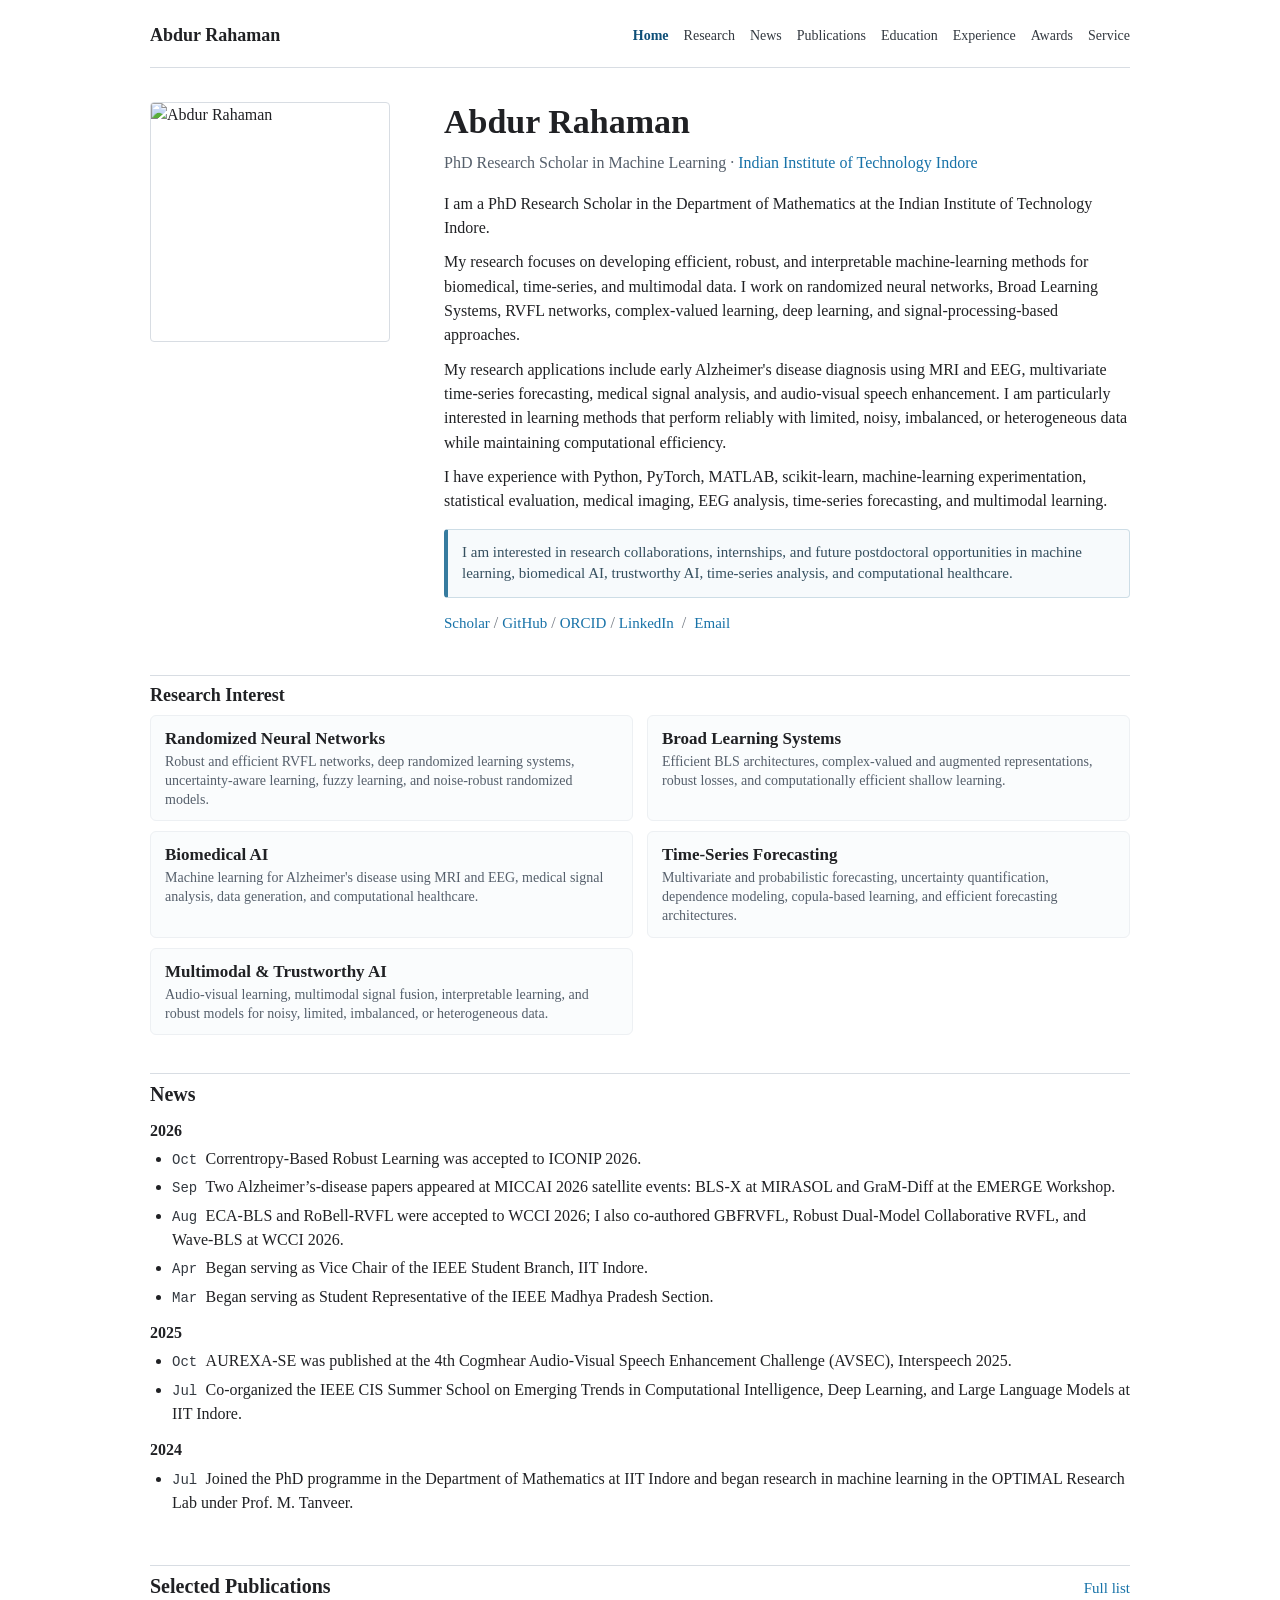
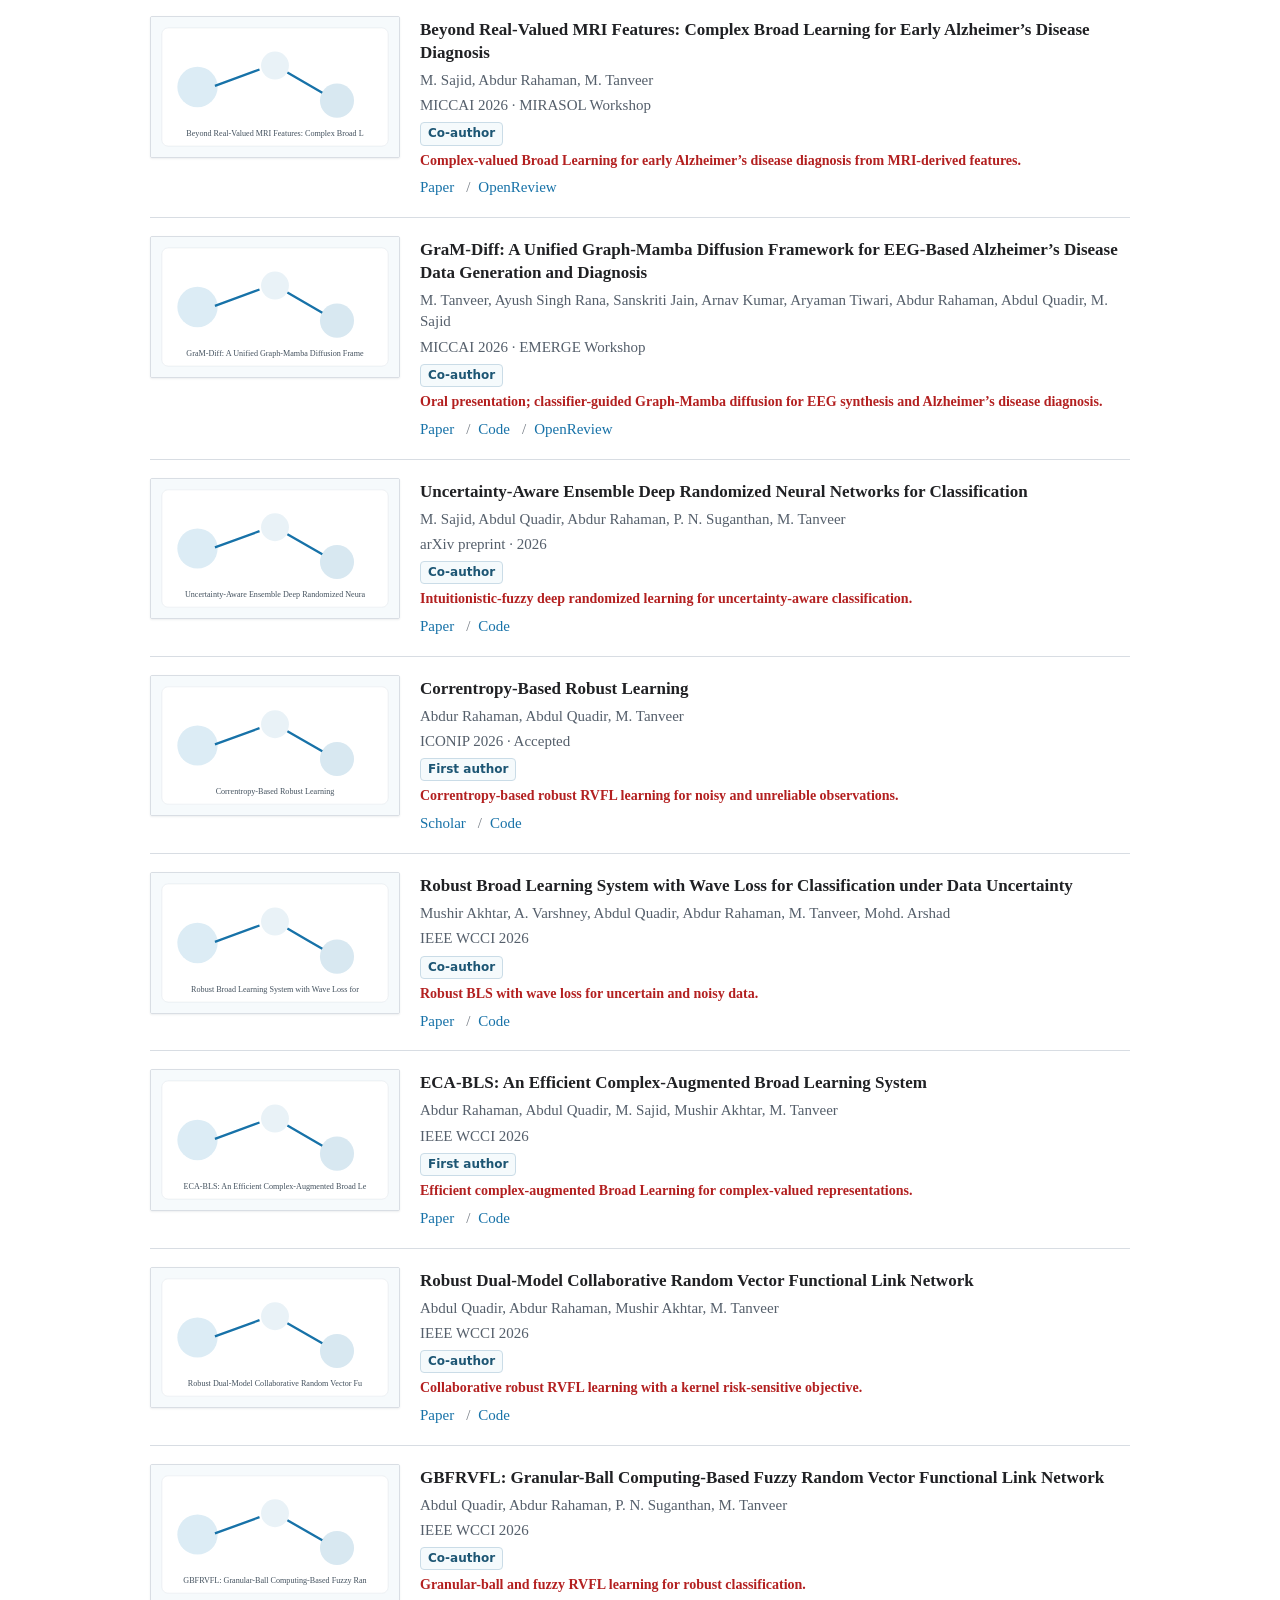
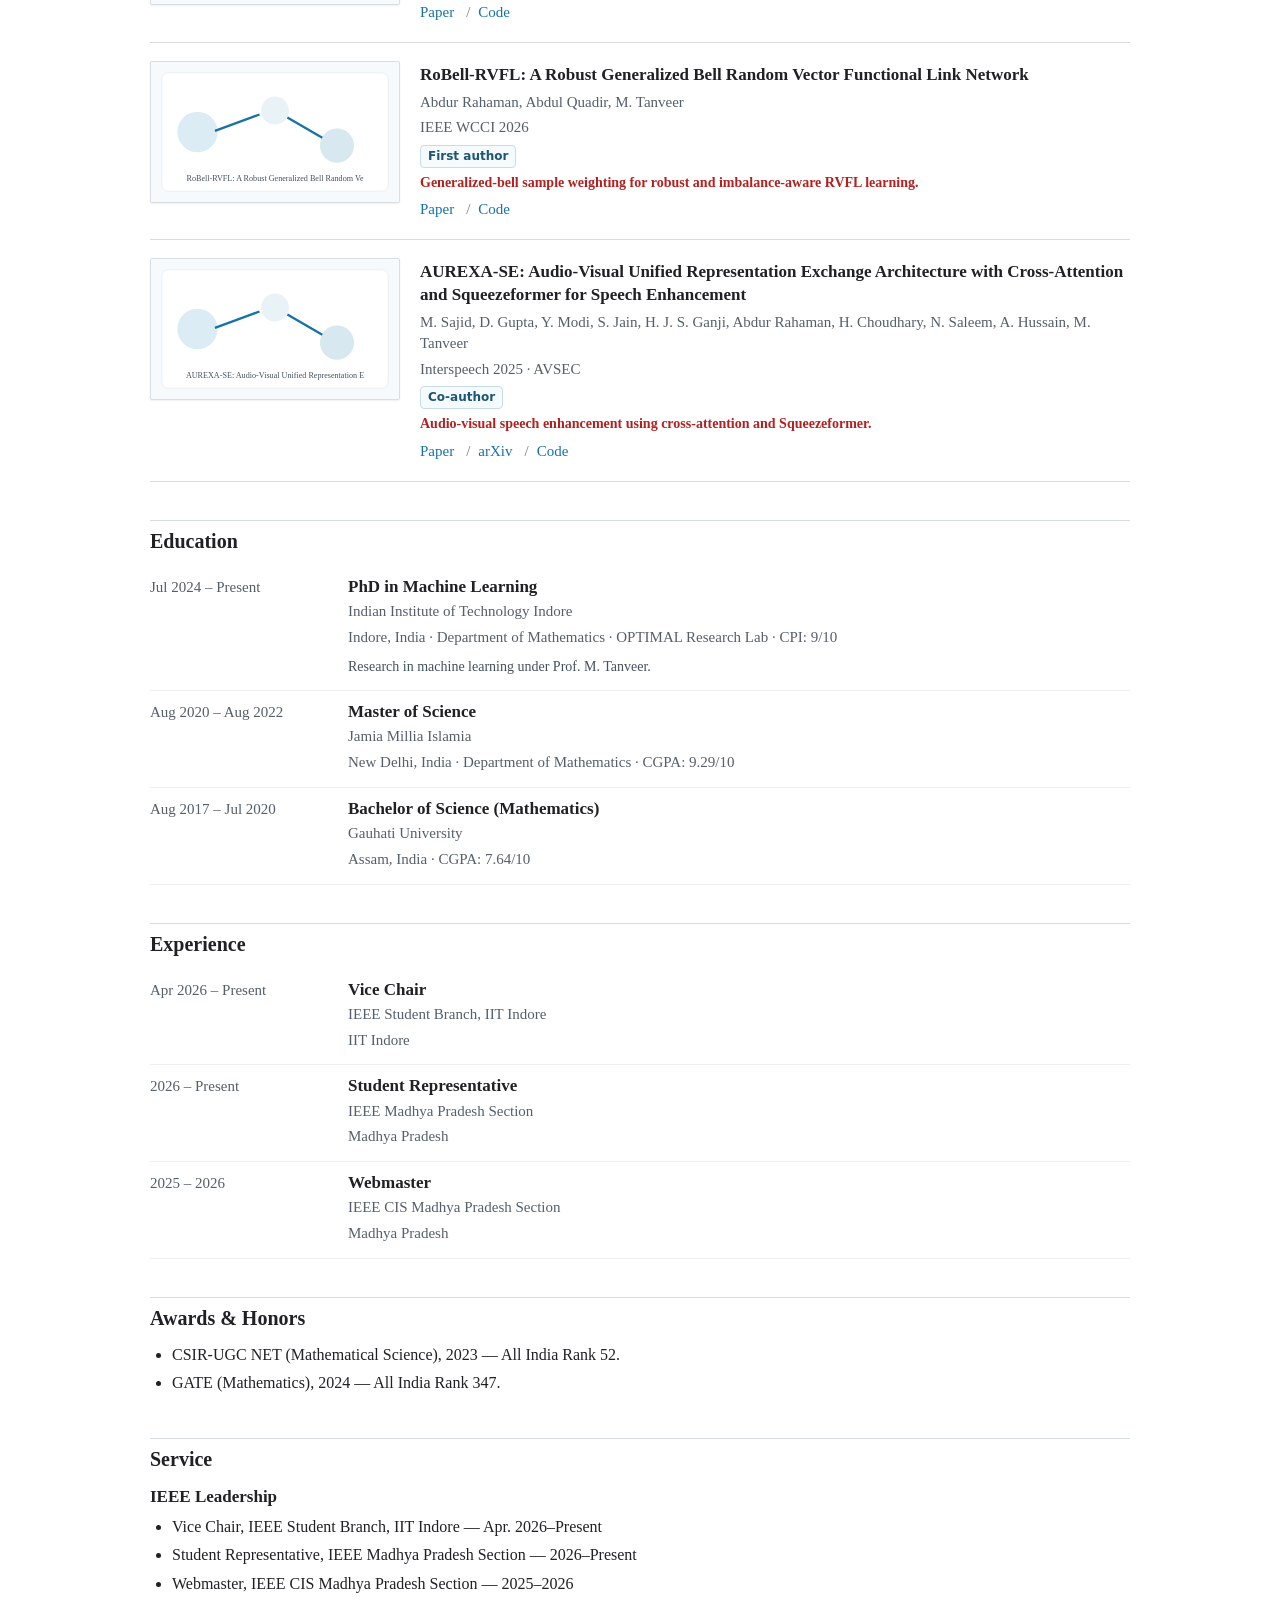
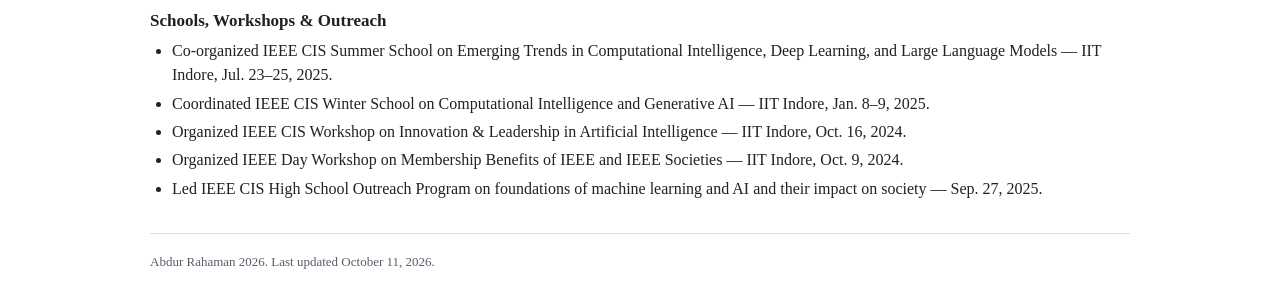
==== index.html @ 69610827 "Refresh website assets after awards update" ====
<!doctype html>
<html lang="en">
<head>
<meta charset="utf-8">
<meta name="viewport" content="width=device-width, initial-scale=1">
<title>Abdur Rahaman</title>
<meta name="description" content="Academic homepage of Abdur Rahaman, PhD Research Scholar at IIT Indore.">
<link rel="stylesheet" href="styles.css?v=20261011-2">
</head>
<body>
<a class="skip-link" href="#main">Skip to content</a>
<header class="site-header"><a id="site-name" class="site-name" href="#Home">Abdur Rahaman</a><nav class="nav-list" aria-label="Section navigation"><a href="#Home">Home</a><a href="#research">Research</a><a href="#news">News</a><a href="#publications">Publications</a><a href="#education">Education</a><a href="#experience">Experience</a><a href="#awards">Awards</a><a href="#service">Service</a></nav></header>
<main id="main" class="content">
<section id="Home" class="home-section"><img id="profile-avatar" class="avatar" src="https://avatars.githubusercontent.com/u/186547695?v=4" alt="Abdur Rahaman"><div class="home-copy"><h1 id="profile-name">Abdur Rahaman</h1><p class="profile-line"><span id="profile-title"></span><span class="line-separator"> · </span><span id="profile-affiliation"></span></p><div id="about-content" class="prose"></div><p id="collaboration-note" class="collaboration-line"></p><div class="profile-links" aria-label="Profile and contact links"><span id="profile-links"></span><span class="slash-separator">/</span><a id="profile-email" class="email-link" href="#"></a><span id="wechat-contact" hidden></span></div></div></section>
<section id="research" class="section research-section"><h2>Research Interest</h2><div id="research-content" class="research-list"></div></section>
<section id="news" class="section"><h2>News</h2><div id="news-content" class="timeline"></div></section>
<section id="publications" class="section"><div class="section-heading-row"><h2>Selected Publications</h2><a id="scholar-link" class="subtle-link" href="#" target="_blank" rel="noreferrer">Full list</a></div><div id="selected-publications" class="publication-list"></div><details id="more-publications" class="publications-archive"><summary class="publications-toggle"><span id="more-publications-label">Show more publications</span><span class="news-toggle-arrow" aria-hidden="true">↓</span></summary><h3 class="subsection-title">Other Publications</h3><div id="other-publications" class="compact-publications"></div></details></section>
<section id="education" class="section"><h2>Education</h2><div id="education-content" class="entry-list"></div></section>
<section id="experience" class="section"><h2>Experience</h2><div id="experience-content" class="entry-list"></div></section>
<section id="awards" class="section"><h2>Awards & Honors</h2><ul id="awards-content" class="simple-list"></ul></section>
<section id="service" class="section"><h2>Service</h2><div id="service-content" class="prose"></div></section>
</main>
<footer class="site-footer"><p class="footer-meta"><span id="footer-name">Abdur Rahaman</span> <span id="footer-year"></span>. Last updated <span id="footer-updated">October 2026</span>.</p></footer>
<script src="data/content.js?v=20261011-2"></script><script src="script.js?v=20261011-2"></script>
</body></html>
---- styles.css ----
:root {
  --bg: #ffffff;
  --text: #202124;
  --muted: #555f6b;
  --soft: #747b84;
  --line: #d8dde3;
  --line-soft: #edf0f3;
  --link: #1772a8;
  --link-hover: #0e4f78;
  --tint: #f6fafc;
  --content-width: 980px;
}
* { box-sizing: border-box; }
html { scroll-behavior: smooth; }
body { margin: 0; background: var(--bg); color: var(--text); font-family: Georgia, "Times New Roman", serif; font-size: 16px; line-height: 1.52; }
a { color: var(--link); text-decoration: none; }
a:hover { color: var(--link-hover); text-decoration: underline; }
.skip-link { position: absolute; top: -44px; left: 14px; padding: 7px 10px; background: #111; color: #fff; z-index: 10; }
.skip-link:focus { top: 12px; }
.site-header { position: sticky; top: 0; z-index: 8; display: flex; align-items: center; justify-content: space-between; gap: 22px; width: min(var(--content-width), calc(100% - 42px)); margin: 0 auto; padding: 22px 0 18px; border-bottom: 1px solid var(--line); background: rgba(255,255,255,.94); -webkit-backdrop-filter: blur(12px); backdrop-filter: blur(12px); }
.site-name { color: var(--text); font-size: 18px; font-weight: 700; white-space: nowrap; }
.nav-list { display: flex; flex-wrap: wrap; justify-content: flex-end; gap: 15px; font-size: 14px; }
.nav-list a { color: #333940; }
.nav-list a.is-active { color: var(--link-hover); font-weight: 700; }
.content,.site-footer { width: min(var(--content-width), calc(100% - 42px)); margin: 0 auto; }
.home-section { display: grid; grid-template-columns: 260px minmax(0,1fr); gap: 34px; align-items: start; padding: 34px 0 30px; scroll-margin-top: 20px; }
.avatar { display:block; width:240px; height:240px; object-fit:cover; border-radius:4px; border:1px solid var(--line); }
h1 { margin:0 0 10px; font-size:34px; line-height:1.15; }
.profile-line { margin:0 0 16px; color:var(--muted); font-size:16px; }
.prose p { margin:0 0 10px; }
.collaboration-line { margin:15px 0 12px; padding:12px 14px; border:1px solid #cddde6; border-left:4px solid #367b9f; border-radius:4px; background:#f7fafc; color:#354f5f; font-size:15px; line-height:1.45; }
.profile-links { display:flex; flex-wrap:wrap; align-items:center; margin:13px 0 0; color:var(--soft); }
.profile-links a,.email-link,.pub-links a,.subtle-link { color:var(--link); font-size:15px; }
.icon-link,.pub-links a { display:inline-flex; align-items:center; gap:4px; white-space:nowrap; }
.inline-icon { display:inline-flex; width:16px; height:16px; color:currentColor; vertical-align:-3px; }
.inline-icon svg { width:100%; height:100%; }
.slash-separator { display:inline-block; margin:0 8px; color:var(--soft); }
.section { padding:10px 0 28px; scroll-margin-top:88px; }
h2 { margin:0 0 12px; padding-top:8px; border-top:1px solid var(--line); color:var(--text); font-size:20px; line-height:1.25; }
h3 { margin:20px 0 8px; font-size:17px; line-height:1.25; }
.section-heading-row { display:flex; align-items:baseline; justify-content:space-between; gap:16px; border-top:1px solid var(--line); padding-top:8px; margin-bottom:12px; }
.section-heading-row h2 { border-top:0; padding-top:0; margin-bottom:0; }
.subtle-link { white-space:nowrap; }
.timeline { display:block; }
.year-block { margin:0 0 12px; }
.year-label { margin:6px 0 4px; font-weight:700; }
.news-list,.simple-list { margin:0; padding-left:22px; }
.news-list li,.simple-list li { margin-bottom:4px; }
.news-emphasis { color:#a3433d; font-size:.96em; font-weight:400; }
.news-emphasis a { color:inherit; }
.news-archive { max-height:0; overflow:hidden; opacity:0; transition:max-height 320ms ease, opacity 220ms ease; }
.news-archive.is-open { opacity:1; }
.news-toggle,.publications-toggle { display:inline-flex; align-items:center; gap:7px; margin:8px 0 0; padding:4px 0; border:0; border-bottom:1px solid transparent; background:transparent; color:var(--link); font:inherit; font-size:14px; cursor:pointer; }
.news-toggle:hover,.publications-toggle:hover { border-bottom-color:currentColor; color:var(--link-hover); }
.news-toggle-arrow { display:inline-block; transition:transform 220ms ease; }
.news-toggle[aria-expanded="true"] .news-toggle-arrow,.publications-archive[open] > summary .news-toggle-arrow { transform:rotate(180deg); }
.publications-toggle { margin-top:16px; list-style:none; }
.publications-toggle::-webkit-details-marker { display:none; }
.publication[id],.compact-list>li[id] { scroll-margin-top:88px; }
.date-tag { color:#333940; font-family:ui-monospace,SFMono-Regular,Menlo,Consolas,monospace; font-size:14px; }
.research-list { display:grid; grid-template-columns:repeat(2,minmax(0,1fr)); gap:10px 14px; margin-top:8px; }
.research-section h2 { font-size:18px; margin-bottom:8px; }
.research-item { min-height:82px; padding:12px 14px 11px; border:1px solid var(--line-soft); border-radius:6px; background:#fafcfd; }
.research-item h3 { margin:0 0 3px; color:var(--text); font-size:17px; line-height:1.25; }
.research-item p { margin:0; color:var(--muted); font-size:14px; line-height:1.36; }
.research-papers { display:flex; flex-wrap:wrap; gap:3px 0; margin-top:8px; font-family:ui-sans-serif,system-ui,-apple-system,BlinkMacSystemFont,"Segoe UI",sans-serif; font-size:12px; line-height:1.35; }
.research-paper-link { white-space:nowrap; }
.research-paper-link:not(:last-child)::after { content:"·"; margin:0 7px; color:#a5adb5; }
.publication-list { display:block; }
.publication { display:grid; grid-template-columns:250px minmax(0,1fr); gap:20px; padding:18px 0; border-bottom:1px solid var(--line); }
.publication:first-child { padding-top:4px; }
.pub-image { display:block; width:100%; height:auto; border:1px solid #d9dee4; border-radius:2px; background:#fff; box-shadow:0 1px 2px rgba(31,45,61,.08); }
.pub-title { margin:3px 0 5px; color:var(--text); font-size:17px; font-weight:700; line-height:1.35; }
.pub-authors,.pub-venue,.pub-note,.pub-contribution { margin:0 0 4px; color:var(--muted); font-size:15px; line-height:1.42; }
.pub-authors strong { color:var(--text); }
.pub-note { color:#b32020; font-weight:700; font-size:14px; }
.pub-contribution { display:inline-block; margin:2px 0 5px; padding:2px 7px; border:1px solid #cadce7; border-radius:4px; background:#f5fafc; color:#1d5674; font-family:ui-sans-serif,system-ui,-apple-system,BlinkMacSystemFont,"Segoe UI",sans-serif; font-size:12px; font-weight:700; }
.pub-links { display:flex; flex-wrap:wrap; gap:0; margin-top:6px; }
.pub-links a:not(:last-child)::after { content:"/"; margin:0 8px; color:var(--soft); }
.subsection-title { margin-top:24px; padding-top:8px; border-top:1px solid var(--line); }
.compact-list { margin:6px 0 0; padding-left:22px; }
.compact-list li { margin-bottom:8px; font-size:14px; line-height:1.42; }
.compact-publication { display:grid; grid-template-columns:150px minmax(0,1fr); gap:14px; align-items:start; margin:10px 0 12px; }
.compact-image { display:block; width:100%; height:auto; border:1px solid #d9dee4; border-radius:2px; background:#fff; box-shadow:0 1px 2px rgba(31,45,61,.08); }
.compact-title { display:inline; font-weight:400; }
.compact-meta { display:inline; color:var(--muted); font-size:13px; }
.compact-title + .compact-meta::before { content:". "; }
.compact-links { display:inline; margin-left:6px; font-size:13px; }
.compact-links a:not(:last-child)::after { content:"/"; margin:0 8px; color:var(--soft); }
.entry-list { display:block; }
.entry { display:grid; grid-template-columns:180px minmax(0,1fr); gap:18px; padding:10px 0; border-bottom:1px solid #eef1f4; }
.entry-main { display:grid; grid-template-columns:78px minmax(0,1fr); gap:16px; align-items:start; }
.entry-copy { min-width:0; }
.entry-period { color:var(--muted); font-size:15px; }
.entry h3 { margin:0 0 3px; font-size:17px; }
.entry p { margin:0 0 3px; color:var(--muted); font-size:15px; }
.entry .entry-summary { margin-top:7px; color:#43515e; font-size:14px; }
#service-content h3 { margin-top:14px; }
.site-footer { padding:18px 0 36px; border-top:1px solid var(--line); color:var(--muted); font-size:13px; }
.footer-meta { margin:0; }
@media (max-width:760px) {
.site-header { align-items:flex-start; flex-direction:column; gap:10px; padding-top:14px; padding-bottom:10px; }
.nav-list { width:100%; flex-wrap:nowrap; justify-content:flex-start; gap:14px; overflow-x:auto; padding-bottom:4px; scrollbar-width:none; }
.nav-list::-webkit-scrollbar { display:none; }
.home-section { grid-template-columns:1fr; gap:18px; }
.avatar { width:190px; height:190px; }
.research-item,.publication,.compact-publication,.entry { grid-template-columns:1fr; }
.research-list { grid-template-columns:1fr; }
.publication { gap:10px; }
.pub-image { max-width:360px; }
.compact-image { max-width:300px; }
}
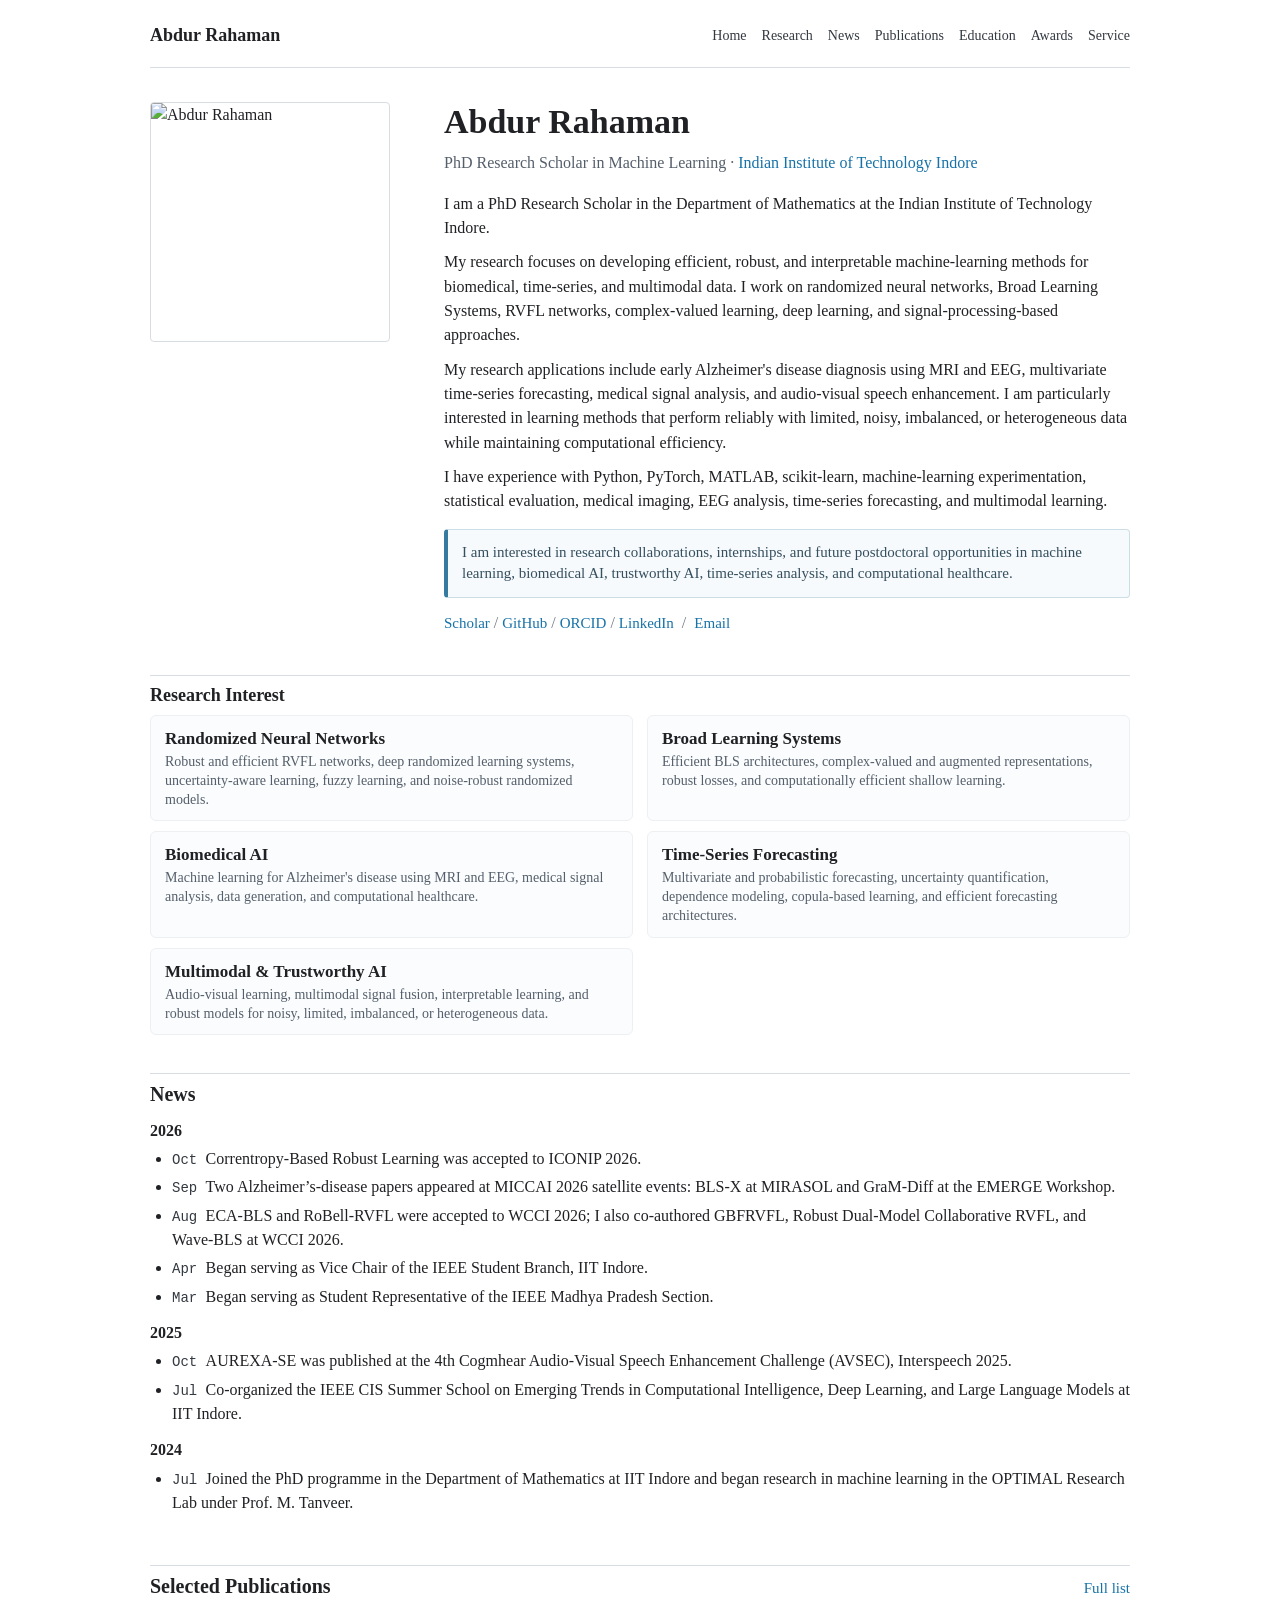
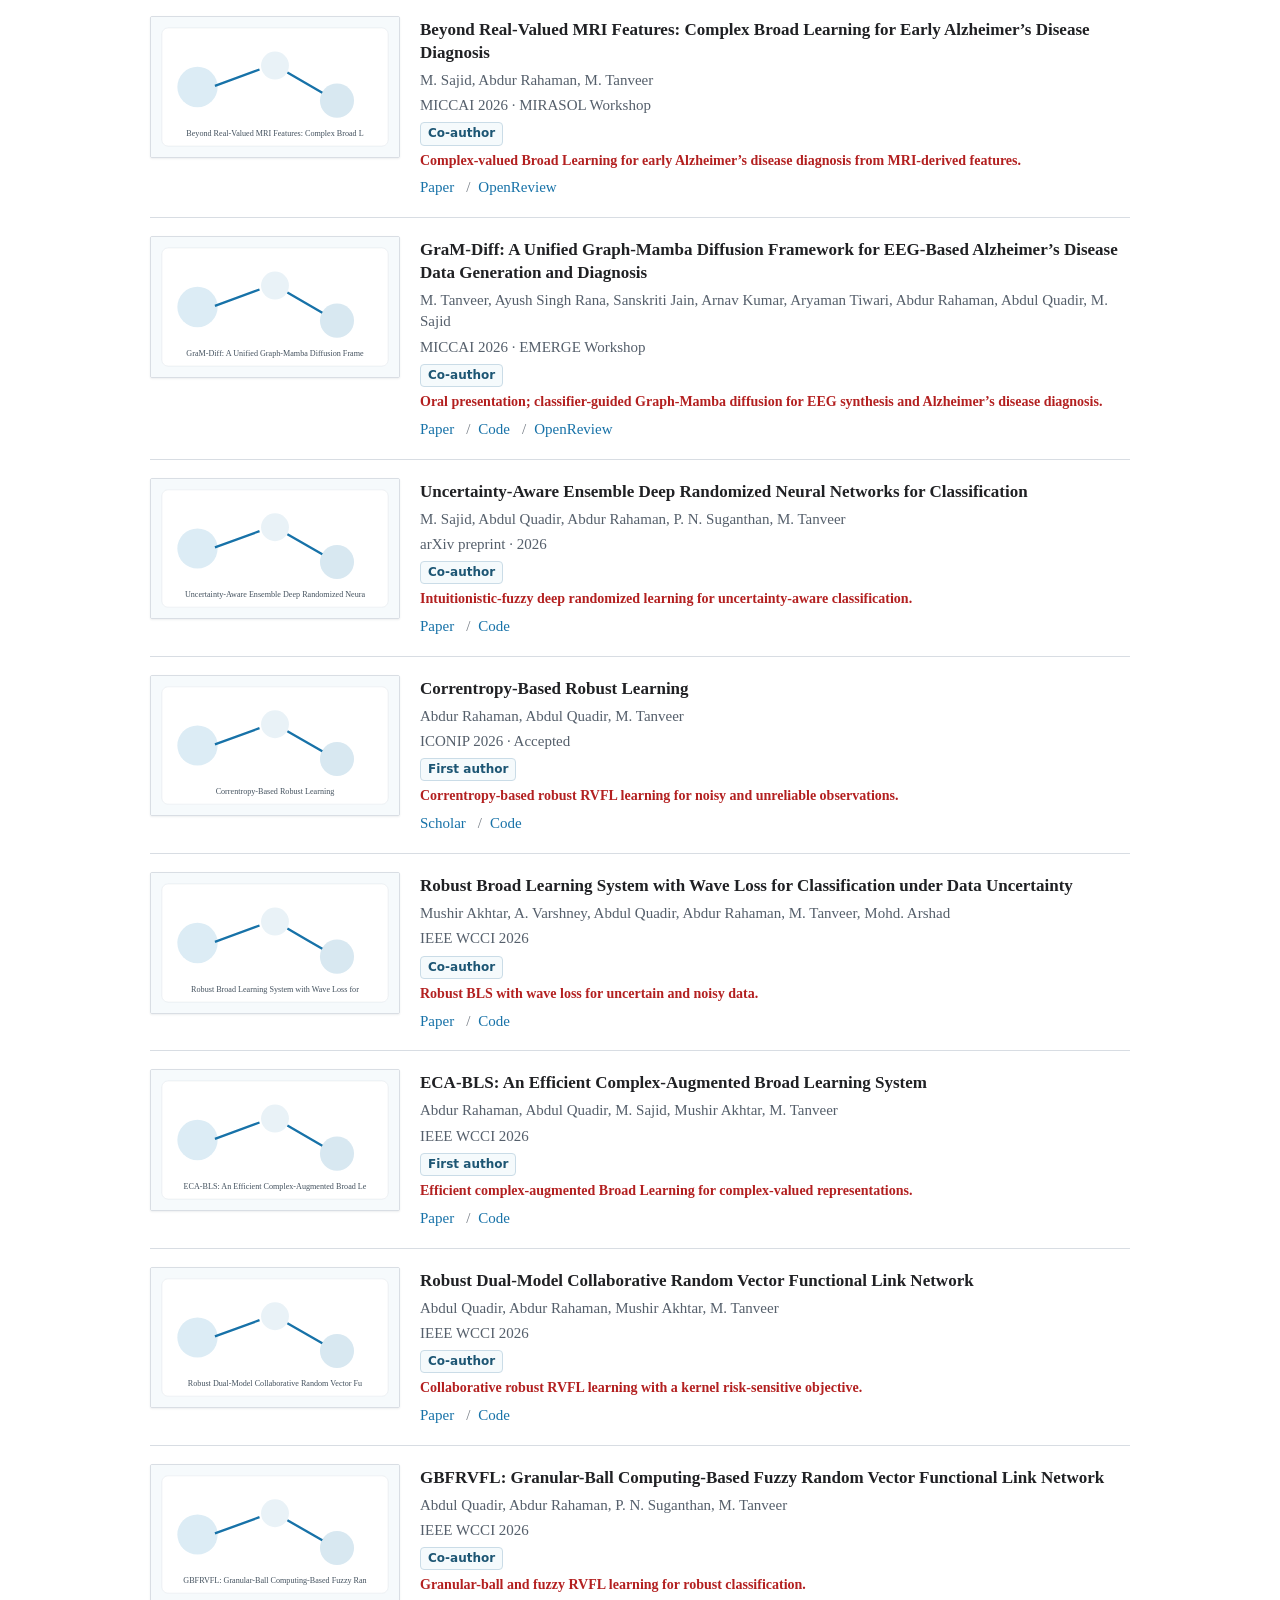
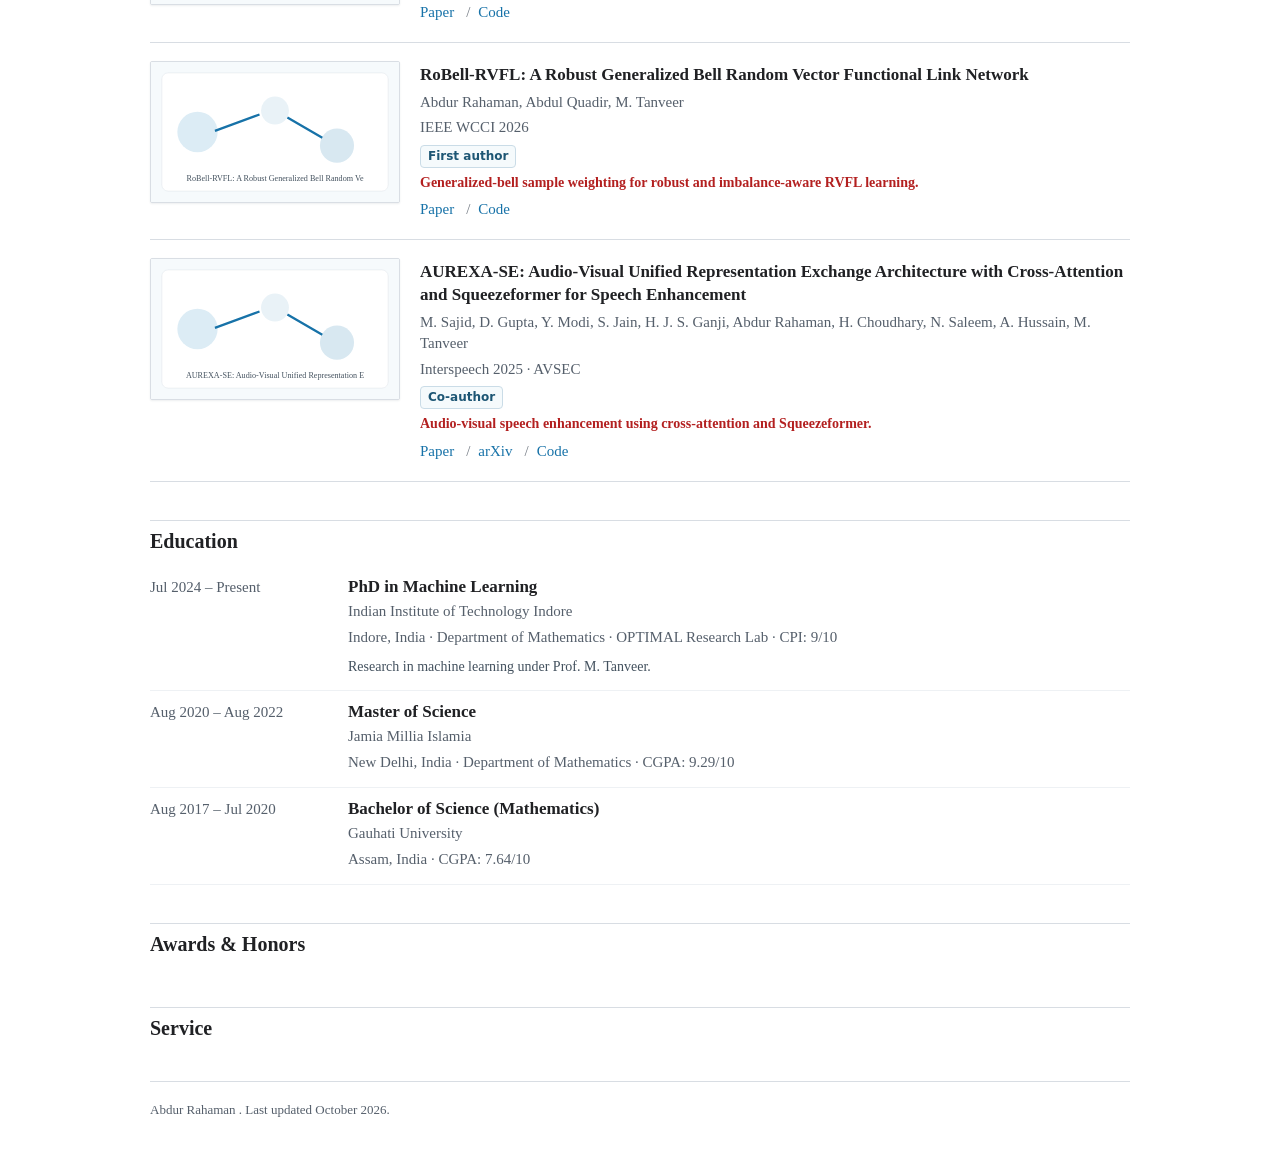
==== commit e82bbd85: "Remove redundant Experience section" ====
--- a/index.html
+++ b/index.html
@@ -5,21 +5,20 @@
 <meta name="viewport" content="width=device-width, initial-scale=1">
 <title>Abdur Rahaman</title>
 <meta name="description" content="Academic homepage of Abdur Rahaman, PhD Research Scholar at IIT Indore.">
-<link rel="stylesheet" href="styles.css?v=20261011-2">
+<link rel="stylesheet" href="styles.css?v=20261011-3">
 </head>
 <body>
 <a class="skip-link" href="#main">Skip to content</a>
-<header class="site-header"><a id="site-name" class="site-name" href="#Home">Abdur Rahaman</a><nav class="nav-list" aria-label="Section navigation"><a href="#Home">Home</a><a href="#research">Research</a><a href="#news">News</a><a href="#publications">Publications</a><a href="#education">Education</a><a href="#experience">Experience</a><a href="#awards">Awards</a><a href="#service">Service</a></nav></header>
+<header class="site-header"><a id="site-name" class="site-name" href="#Home">Abdur Rahaman</a><nav class="nav-list" aria-label="Section navigation"><a href="#Home">Home</a><a href="#research">Research</a><a href="#news">News</a><a href="#publications">Publications</a><a href="#education">Education</a><a href="#awards">Awards</a><a href="#service">Service</a></nav></header>
 <main id="main" class="content">
 <section id="Home" class="home-section"><img id="profile-avatar" class="avatar" src="https://avatars.githubusercontent.com/u/186547695?v=4" alt="Abdur Rahaman"><div class="home-copy"><h1 id="profile-name">Abdur Rahaman</h1><p class="profile-line"><span id="profile-title"></span><span class="line-separator"> · </span><span id="profile-affiliation"></span></p><div id="about-content" class="prose"></div><p id="collaboration-note" class="collaboration-line"></p><div class="profile-links" aria-label="Profile and contact links"><span id="profile-links"></span><span class="slash-separator">/</span><a id="profile-email" class="email-link" href="#"></a><span id="wechat-contact" hidden></span></div></div></section>
 <section id="research" class="section research-section"><h2>Research Interest</h2><div id="research-content" class="research-list"></div></section>
 <section id="news" class="section"><h2>News</h2><div id="news-content" class="timeline"></div></section>
 <section id="publications" class="section"><div class="section-heading-row"><h2>Selected Publications</h2><a id="scholar-link" class="subtle-link" href="#" target="_blank" rel="noreferrer">Full list</a></div><div id="selected-publications" class="publication-list"></div><details id="more-publications" class="publications-archive"><summary class="publications-toggle"><span id="more-publications-label">Show more publications</span><span class="news-toggle-arrow" aria-hidden="true">↓</span></summary><h3 class="subsection-title">Other Publications</h3><div id="other-publications" class="compact-publications"></div></details></section>
 <section id="education" class="section"><h2>Education</h2><div id="education-content" class="entry-list"></div></section>
-<section id="experience" class="section"><h2>Experience</h2><div id="experience-content" class="entry-list"></div></section>
 <section id="awards" class="section"><h2>Awards & Honors</h2><ul id="awards-content" class="simple-list"></ul></section>
 <section id="service" class="section"><h2>Service</h2><div id="service-content" class="prose"></div></section>
 </main>
 <footer class="site-footer"><p class="footer-meta"><span id="footer-name">Abdur Rahaman</span> <span id="footer-year"></span>. Last updated <span id="footer-updated">October 2026</span>.</p></footer>
-<script src="data/content.js?v=20261011-2"></script><script src="script.js?v=20261011-2"></script>
+<script src="data/content.js?v=20261011-3"></script><script src="script.js?v=20261011-3"></script>
 </body></html>
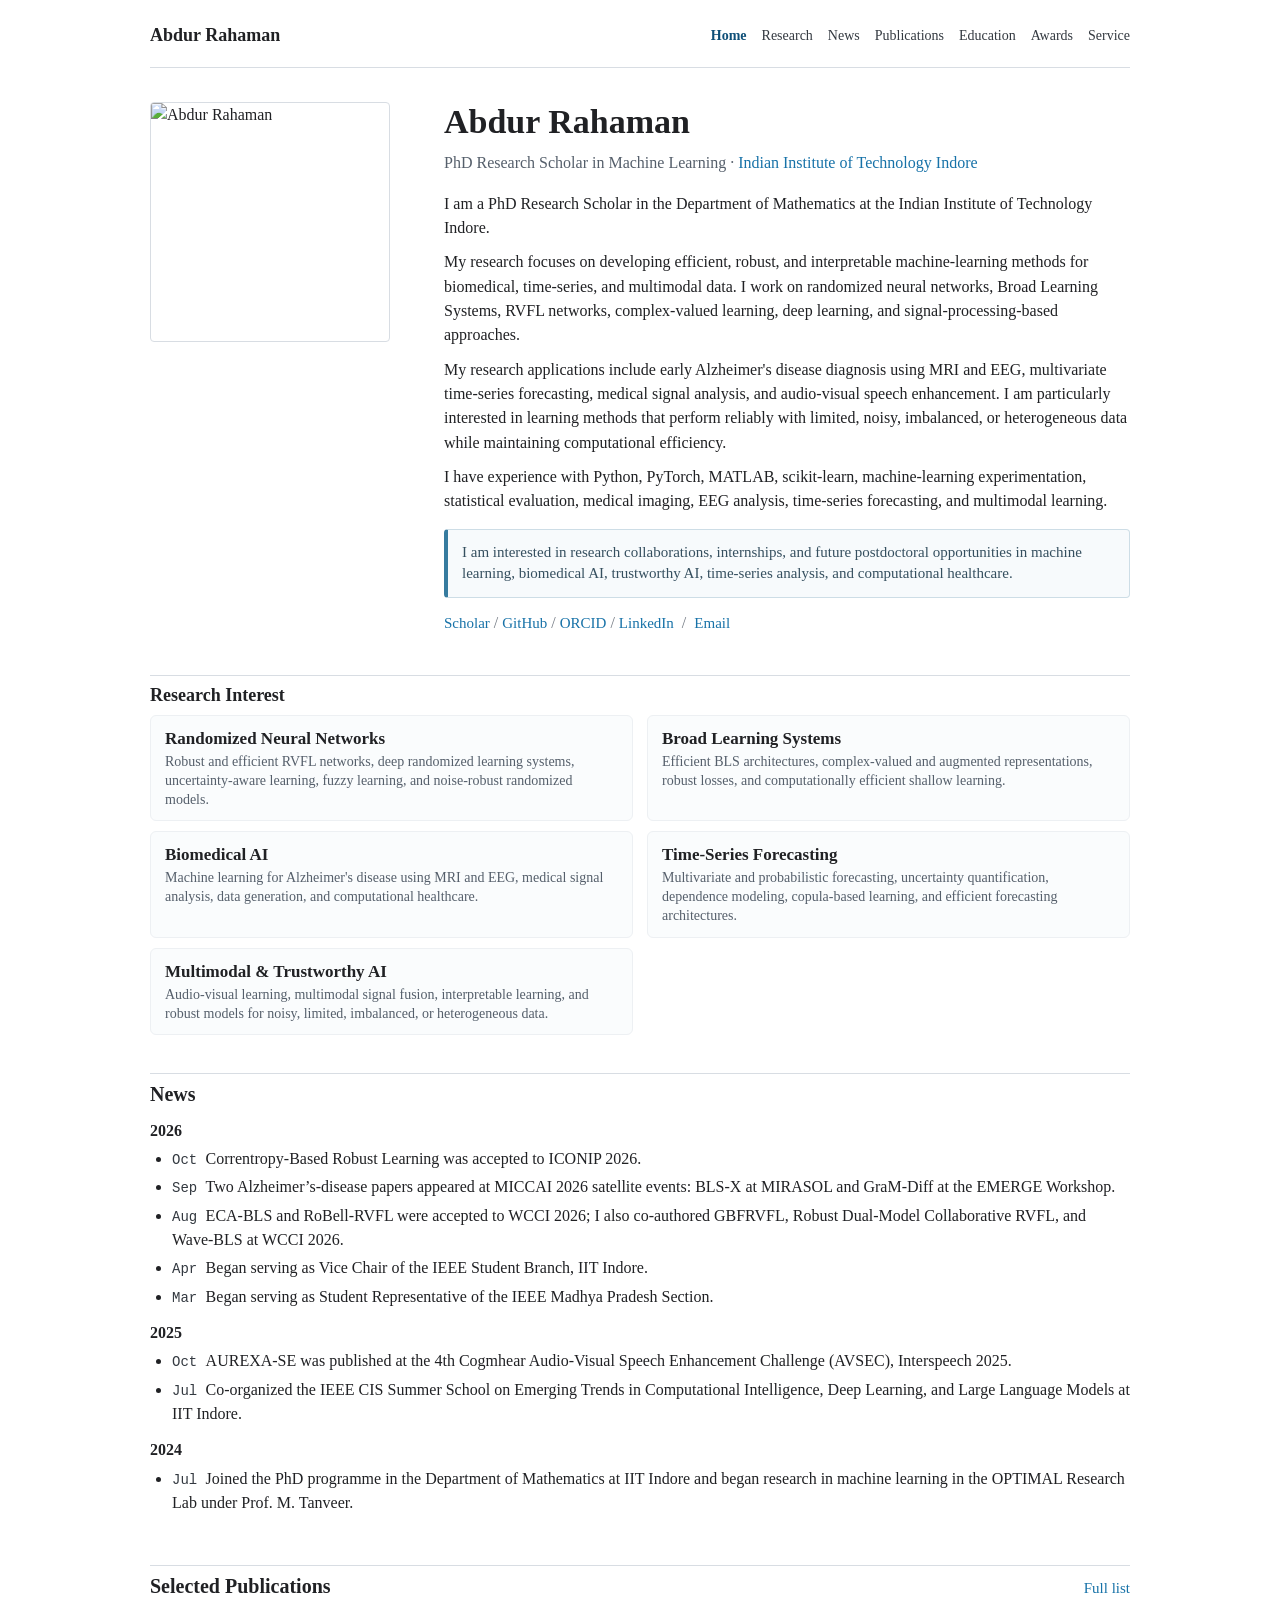
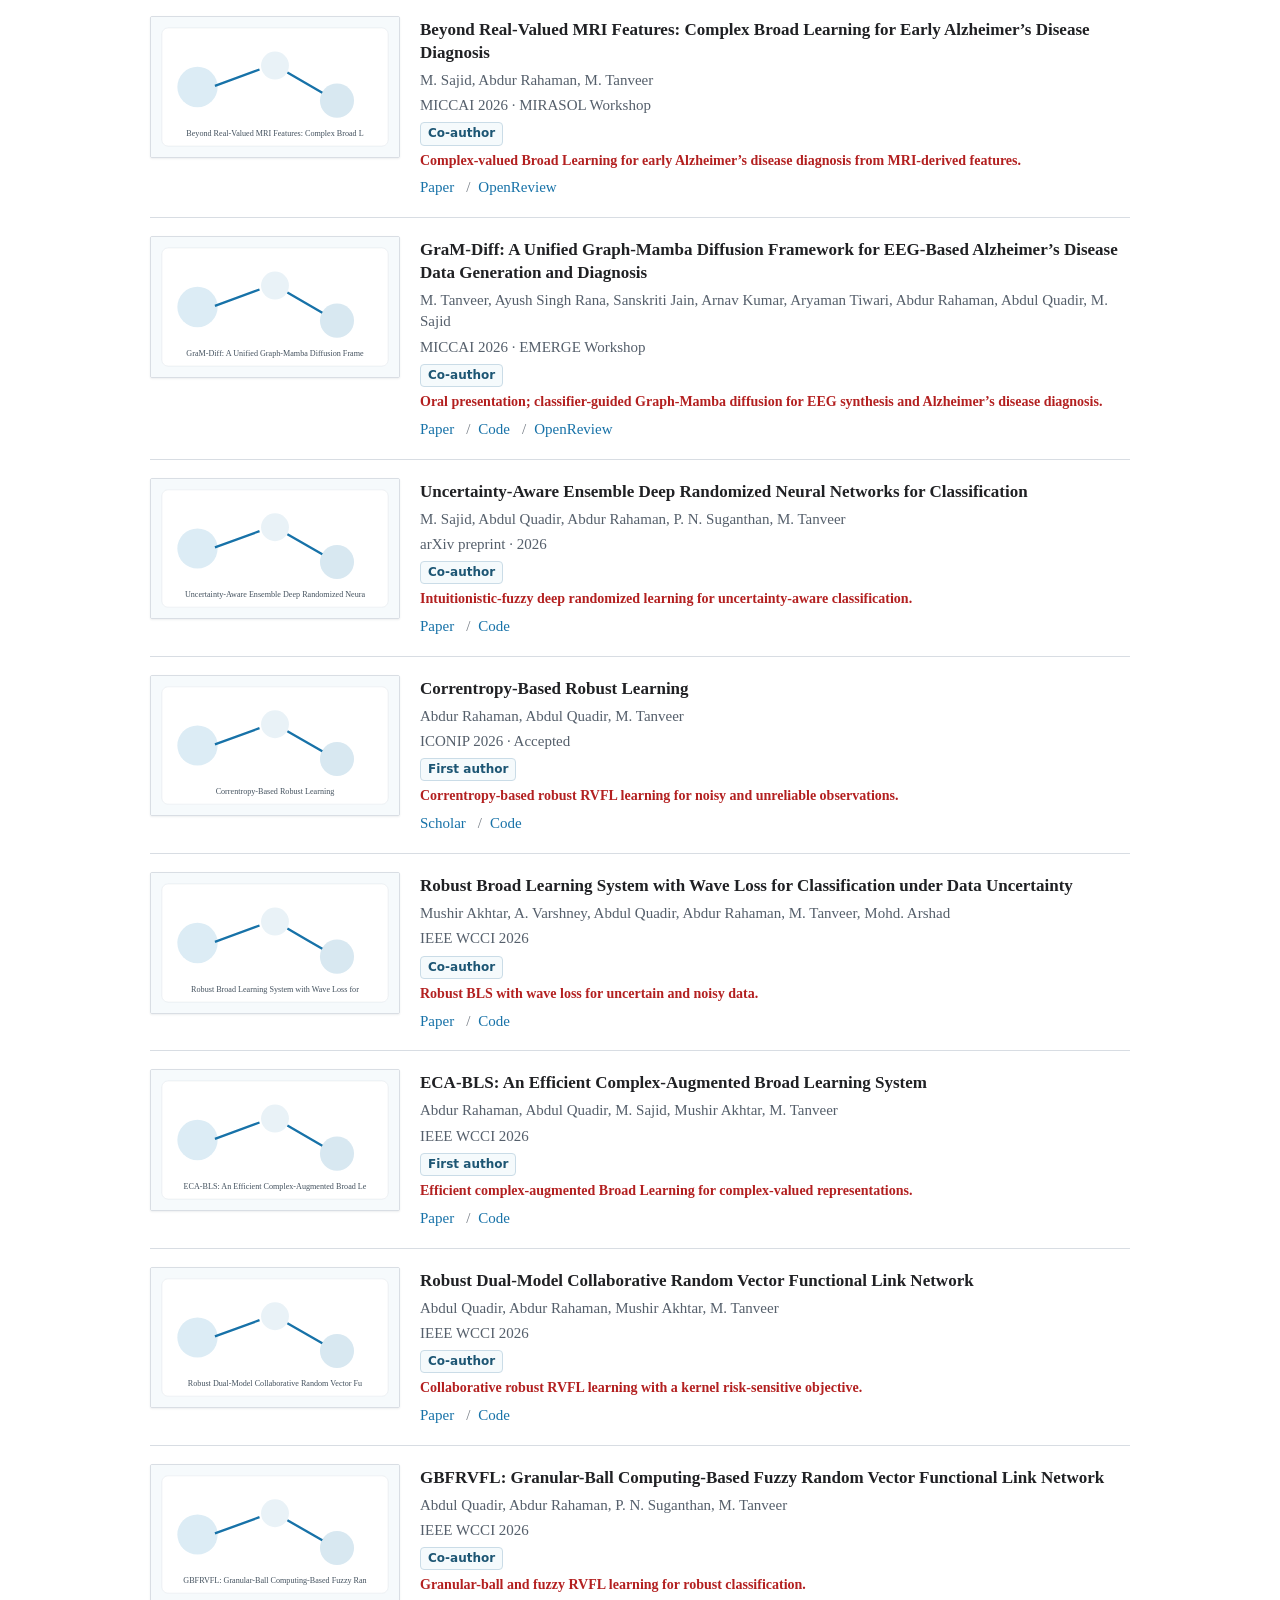
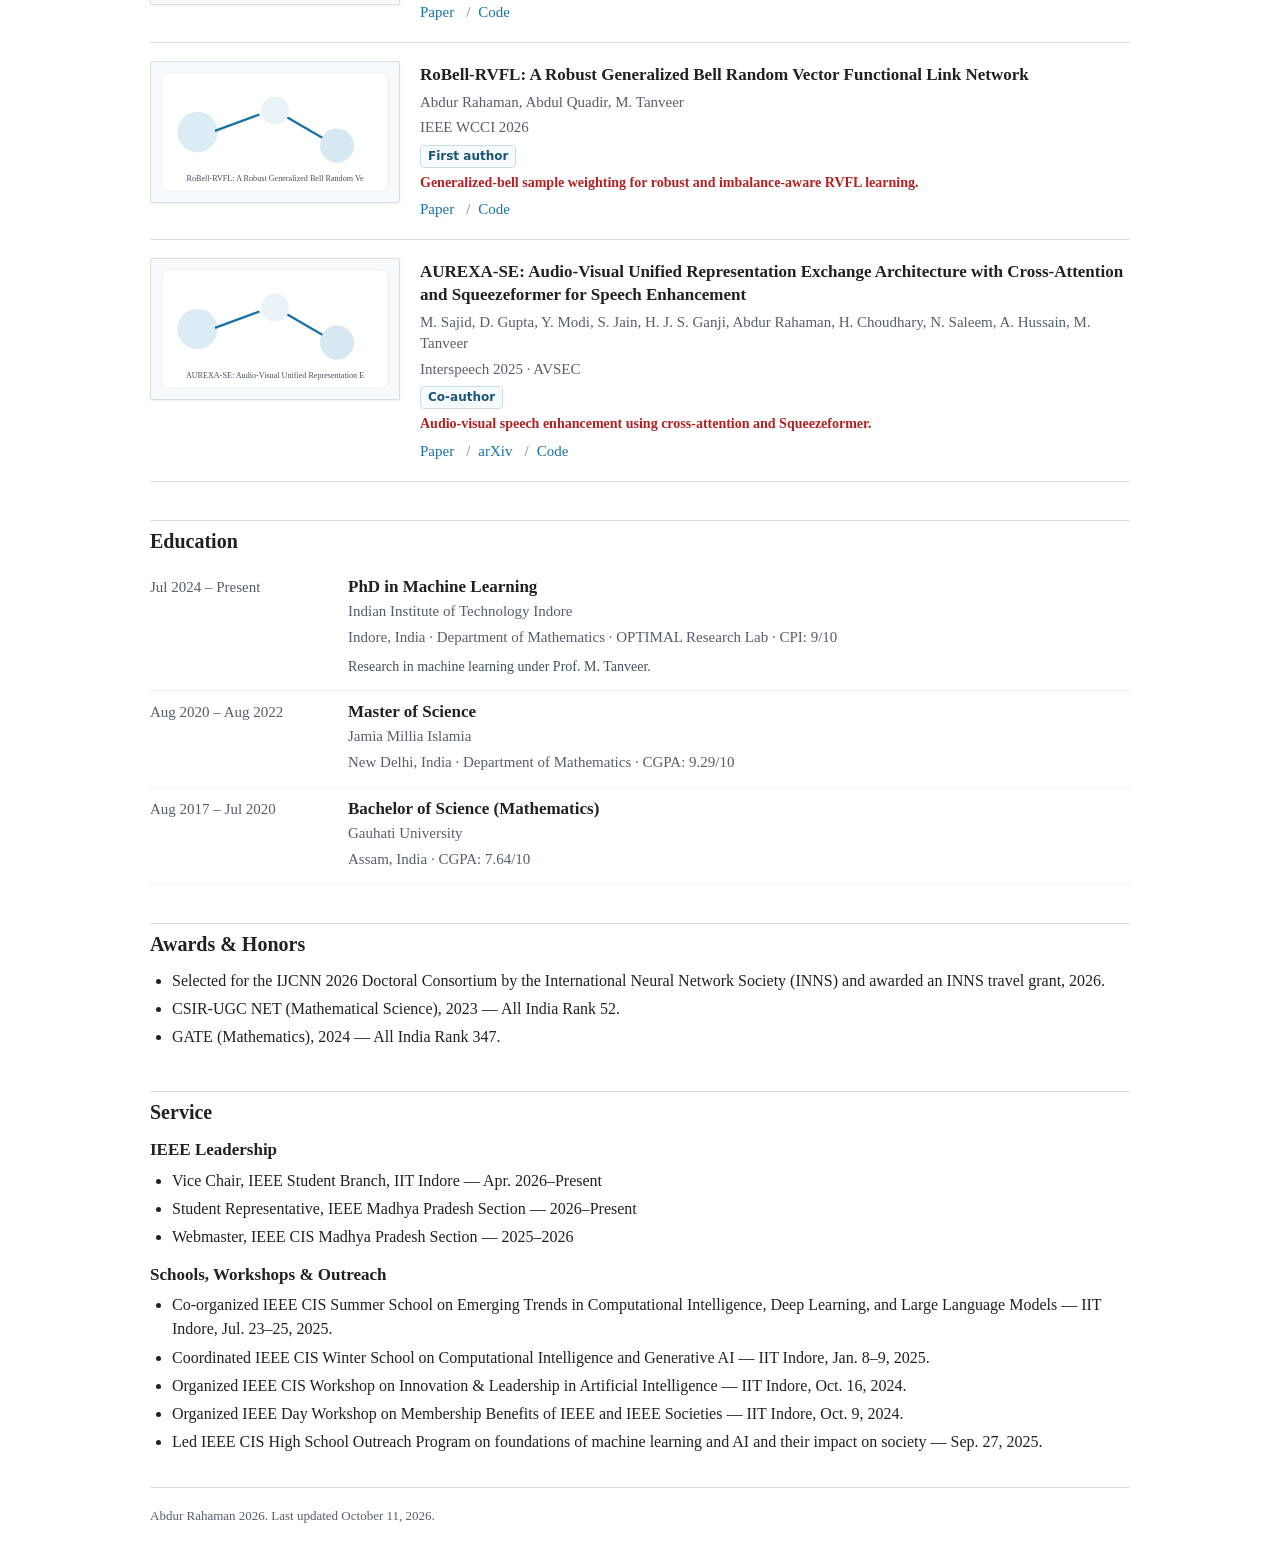
==== commit 2d253bdd: "Refresh awards content" ====
--- a/index.html
+++ b/index.html
@@ -20,5 +20,5 @@
 <section id="service" class="section"><h2>Service</h2><div id="service-content" class="prose"></div></section>
 </main>
 <footer class="site-footer"><p class="footer-meta"><span id="footer-name">Abdur Rahaman</span> <span id="footer-year"></span>. Last updated <span id="footer-updated">October 2026</span>.</p></footer>
-<script src="data/content.js?v=20261011-3"></script><script src="script.js?v=20261011-3"></script>
+<script src="data/content.js?v=20261011-4"></script><script src="script.js?v=20261011-3"></script>
 </body></html>
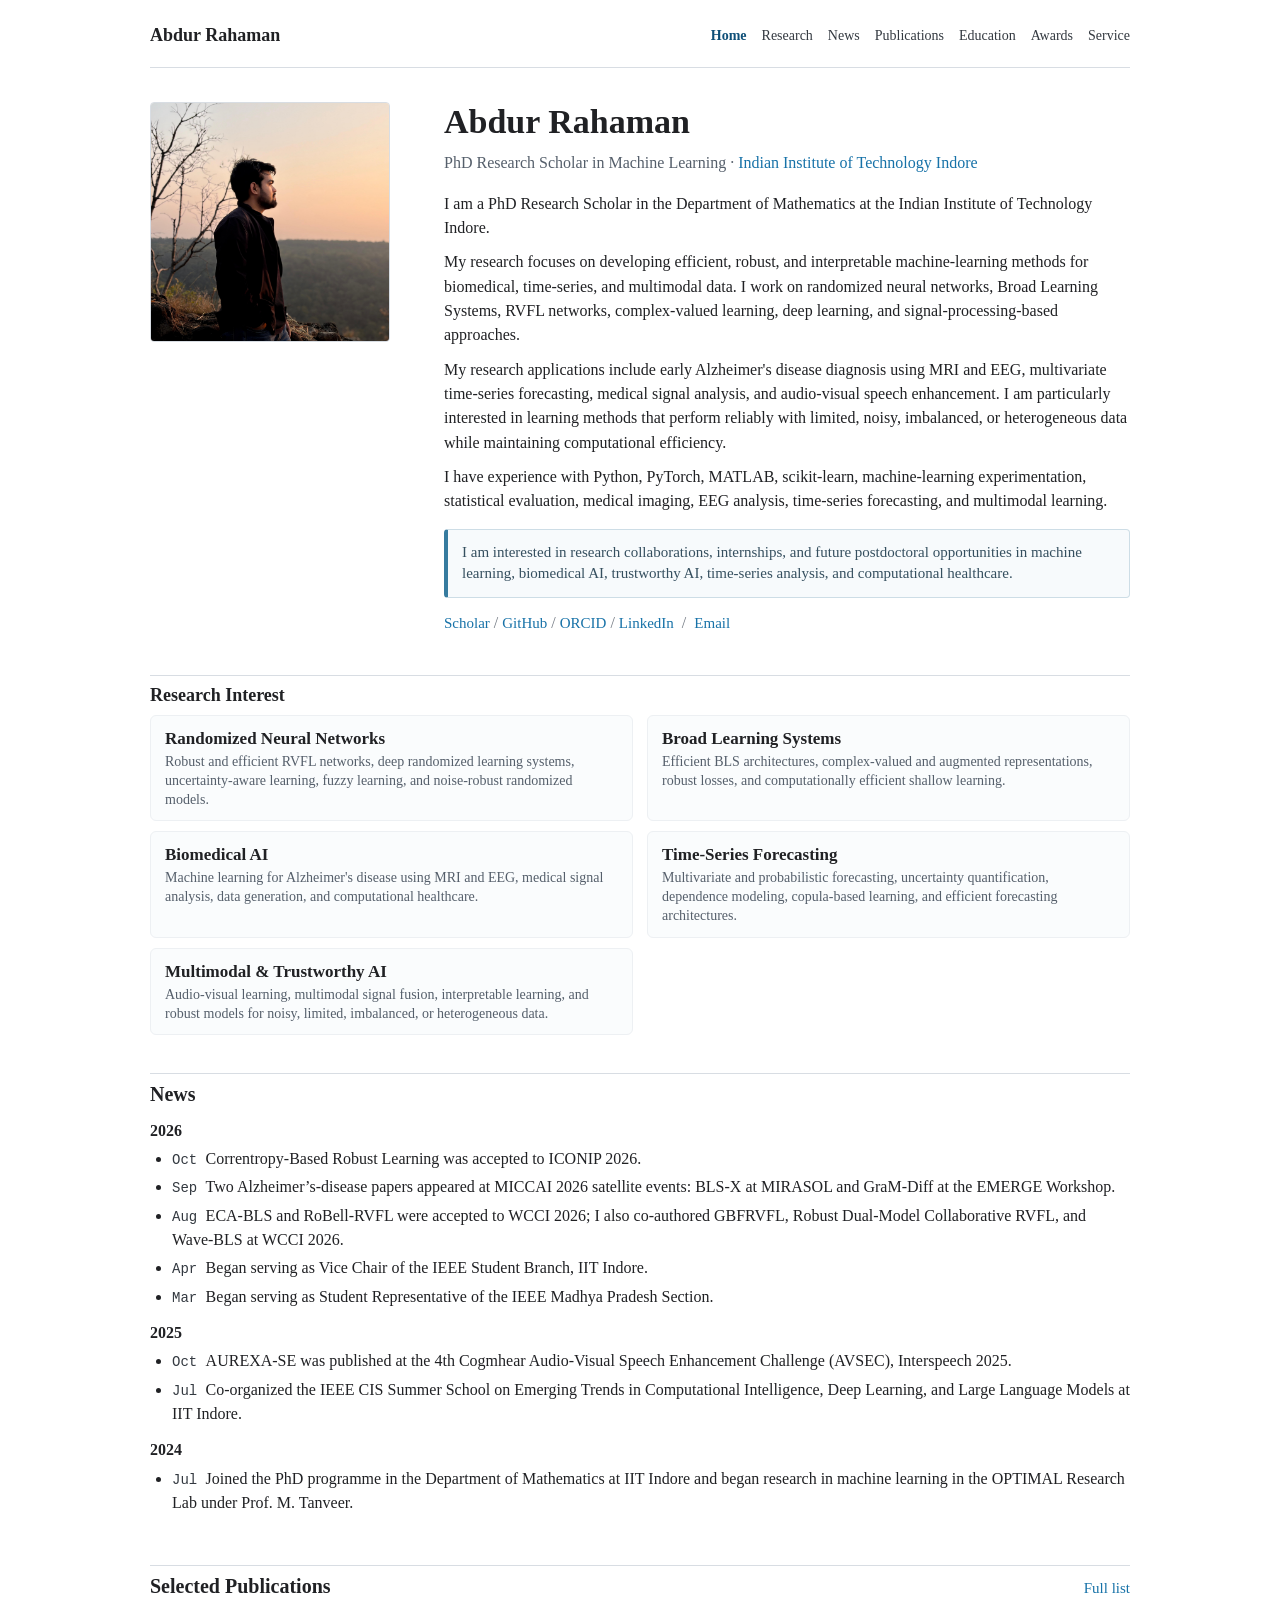
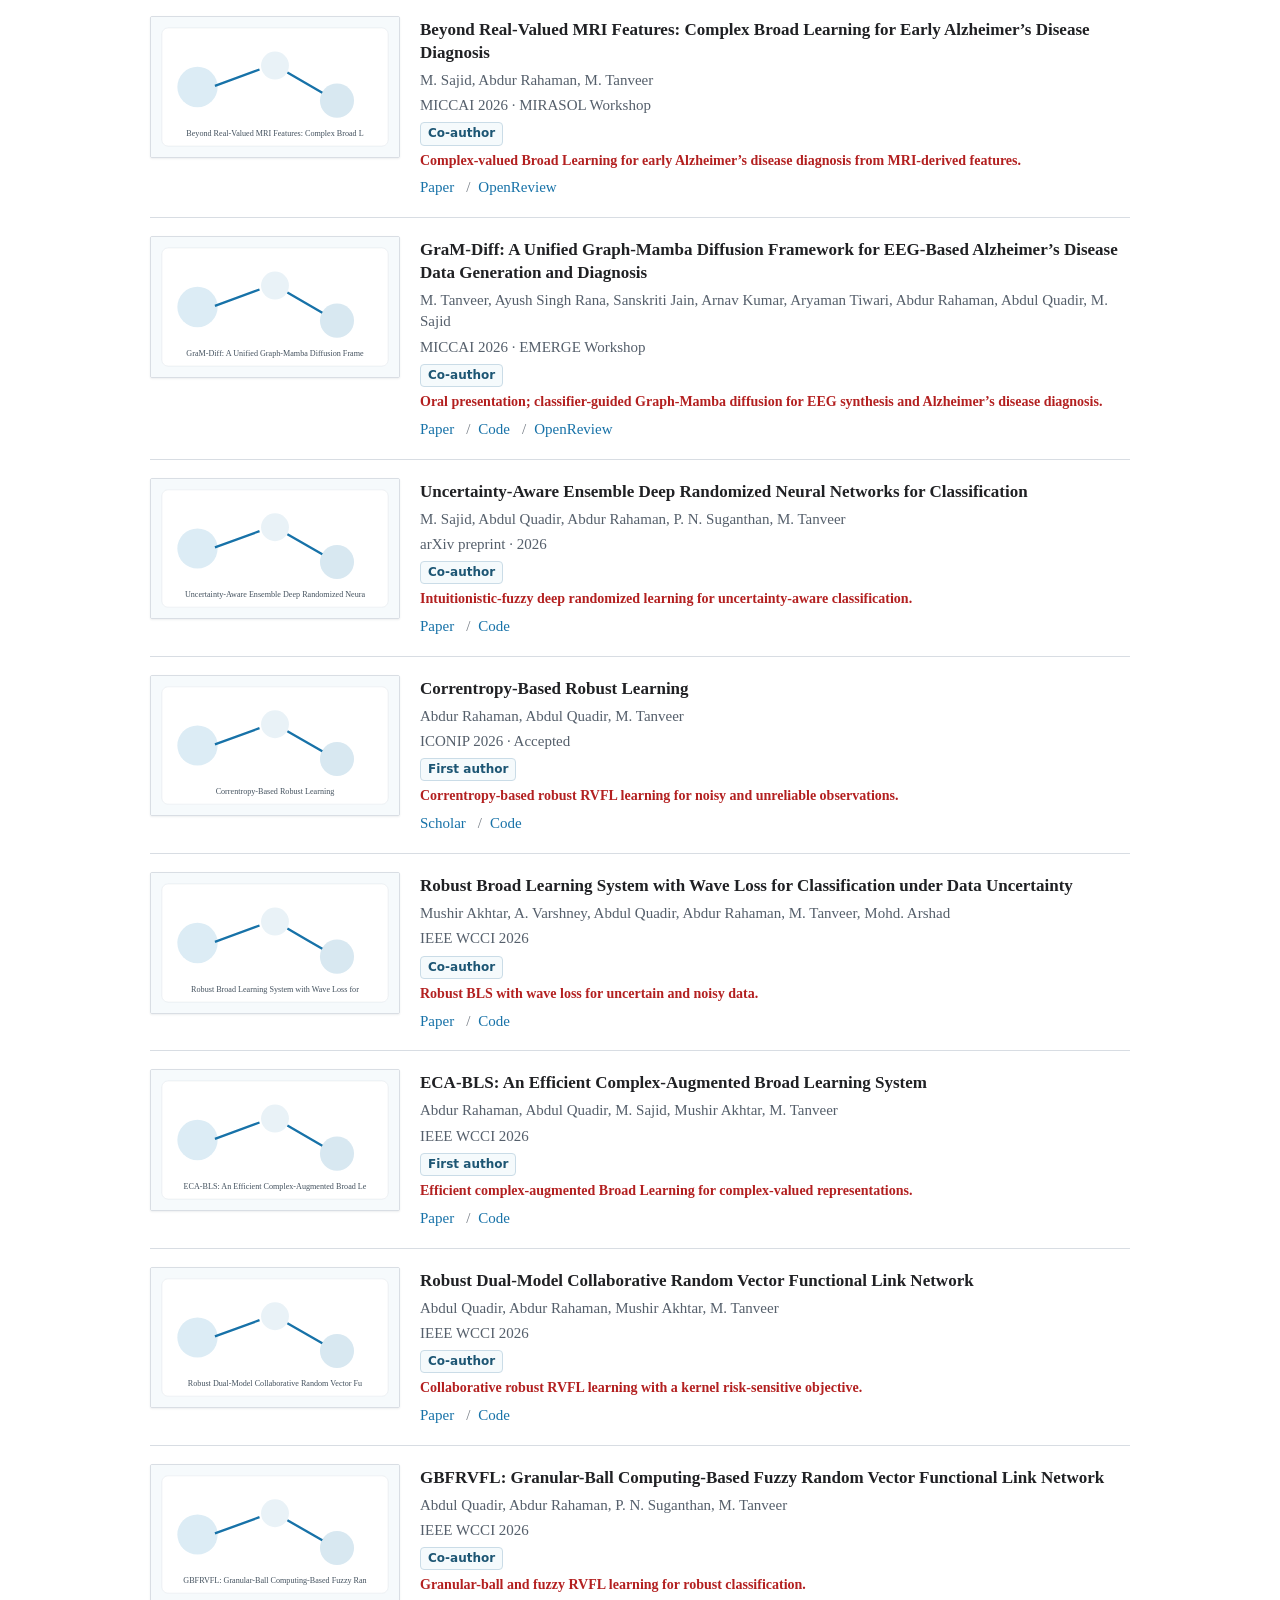
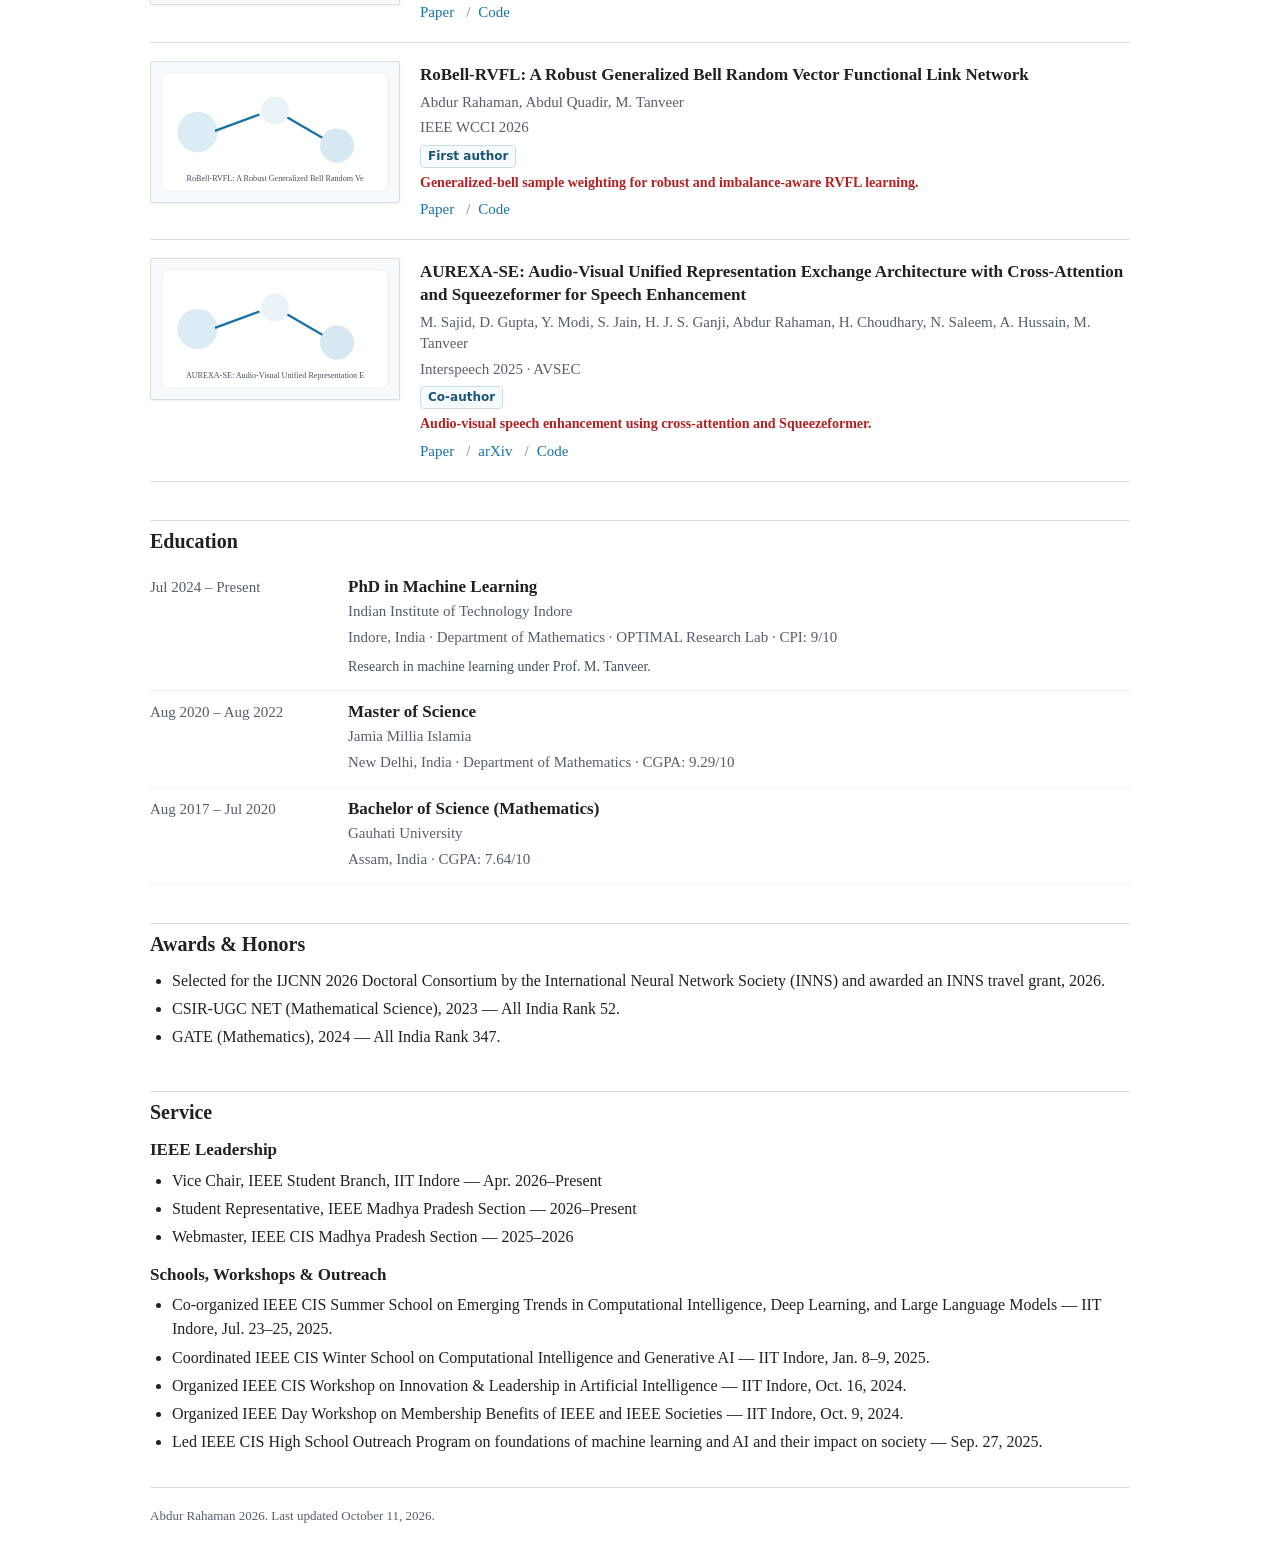
==== commit fea1aa72: "Refresh profile photo" ====
--- a/index.html
+++ b/index.html
@@ -20,5 +20,5 @@
 <section id="service" class="section"><h2>Service</h2><div id="service-content" class="prose"></div></section>
 </main>
 <footer class="site-footer"><p class="footer-meta"><span id="footer-name">Abdur Rahaman</span> <span id="footer-year"></span>. Last updated <span id="footer-updated">October 2026</span>.</p></footer>
-<script src="data/content.js?v=20261011-4"></script><script src="script.js?v=20261011-3"></script>
+<script src="data/content.js?v=20261011-5"></script><script src="script.js?v=20261011-3"></script>
 </body></html>
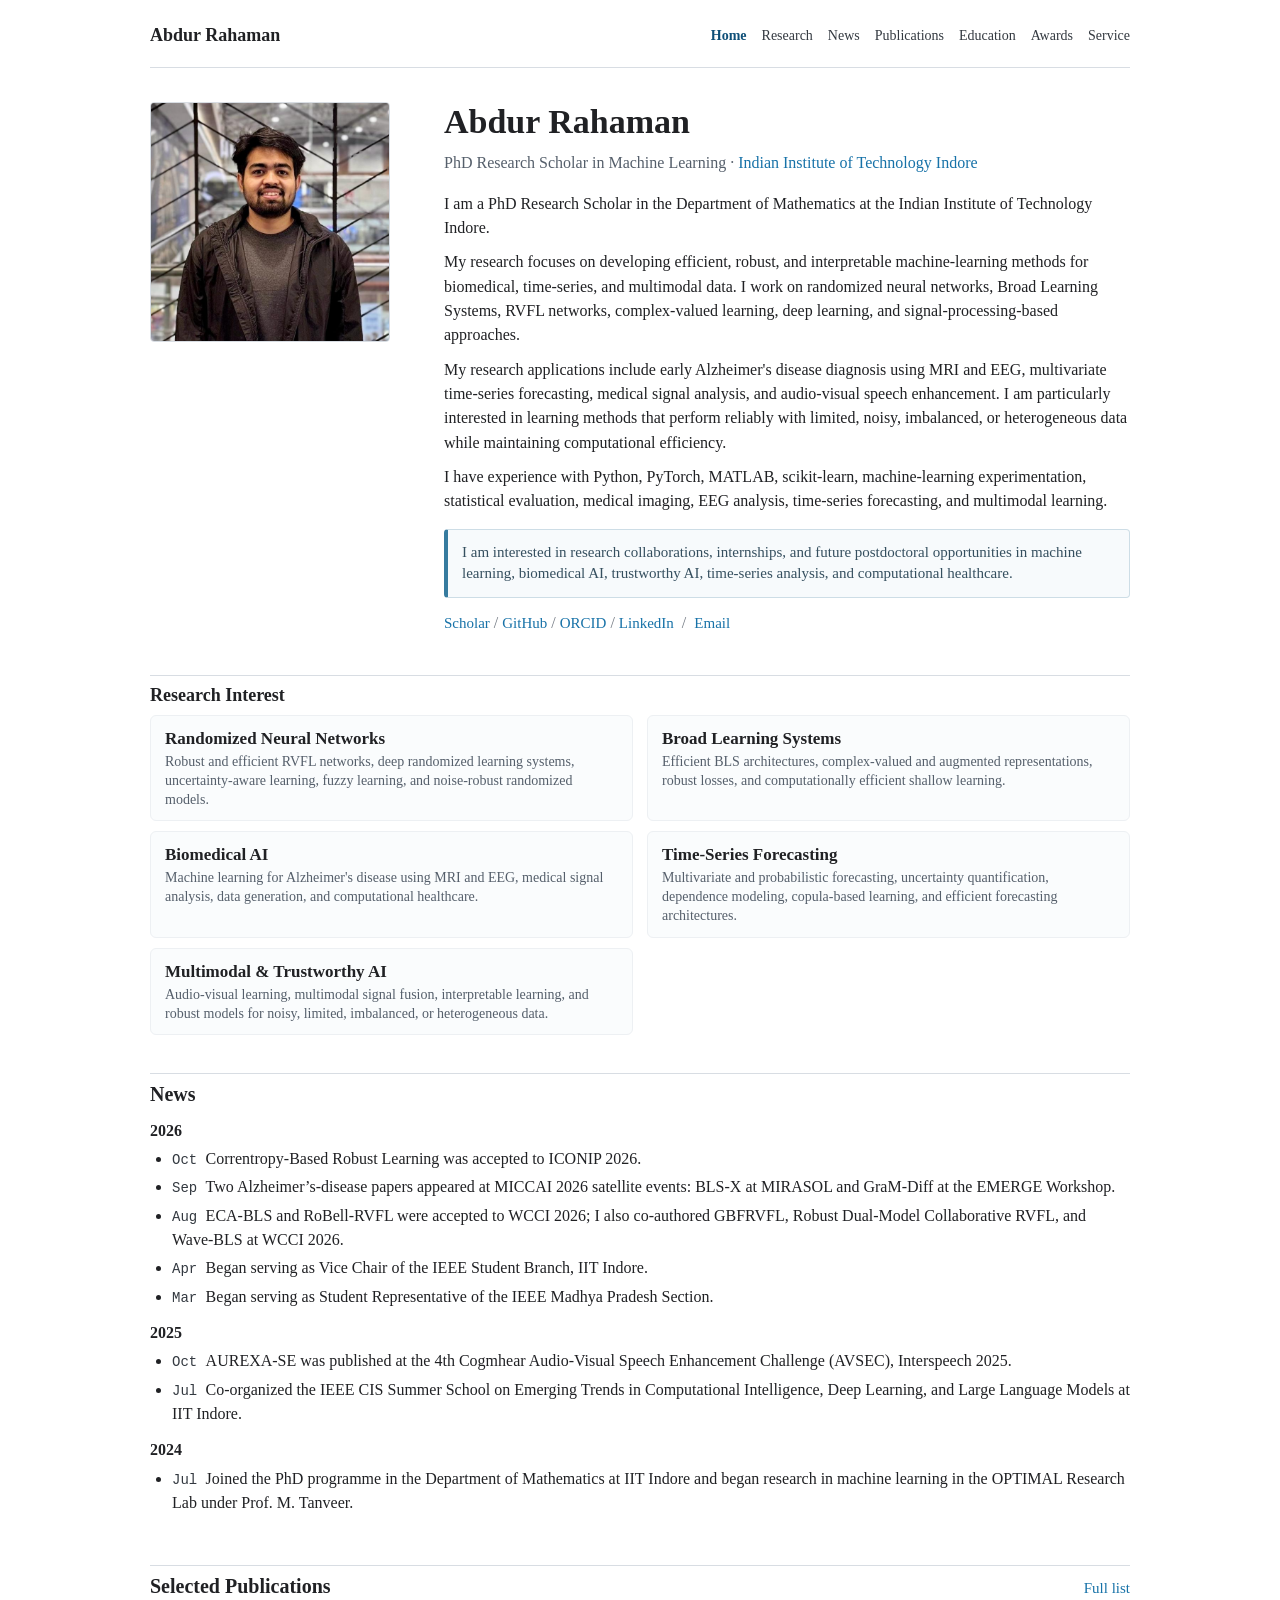
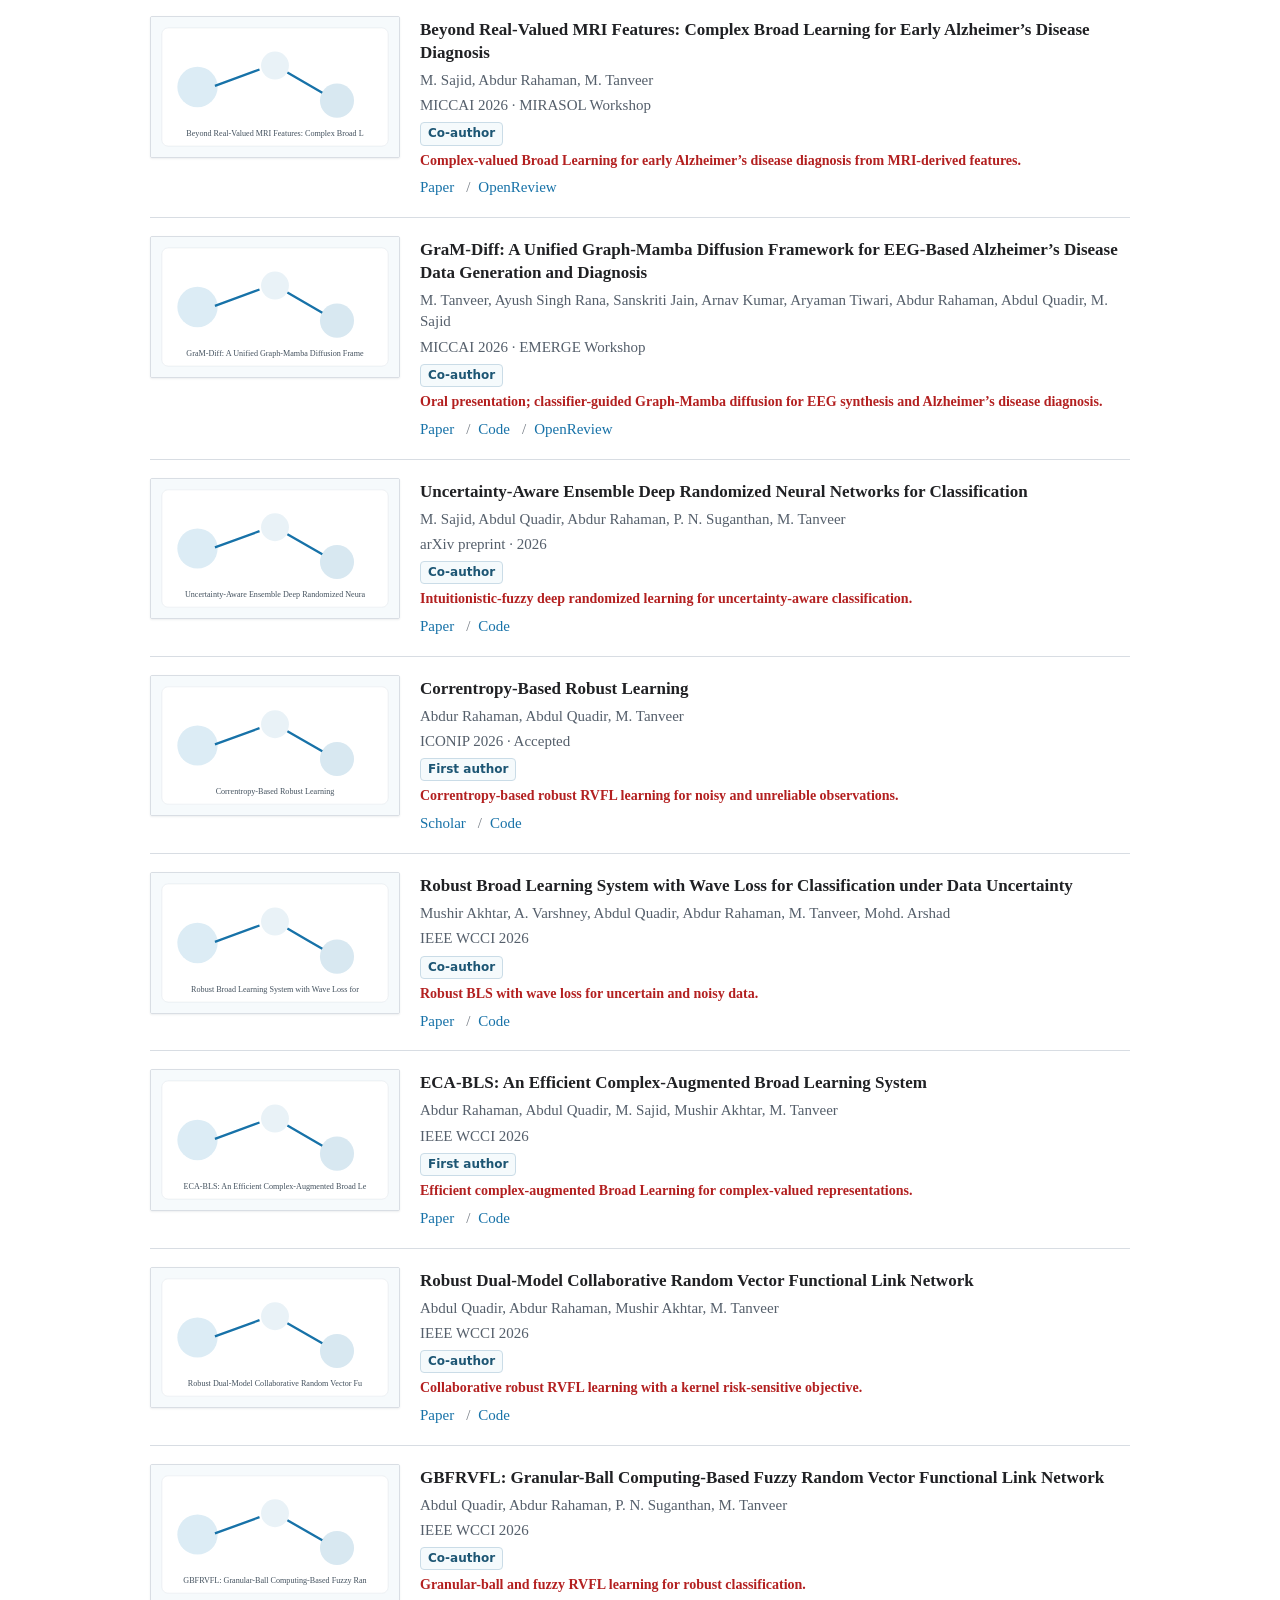
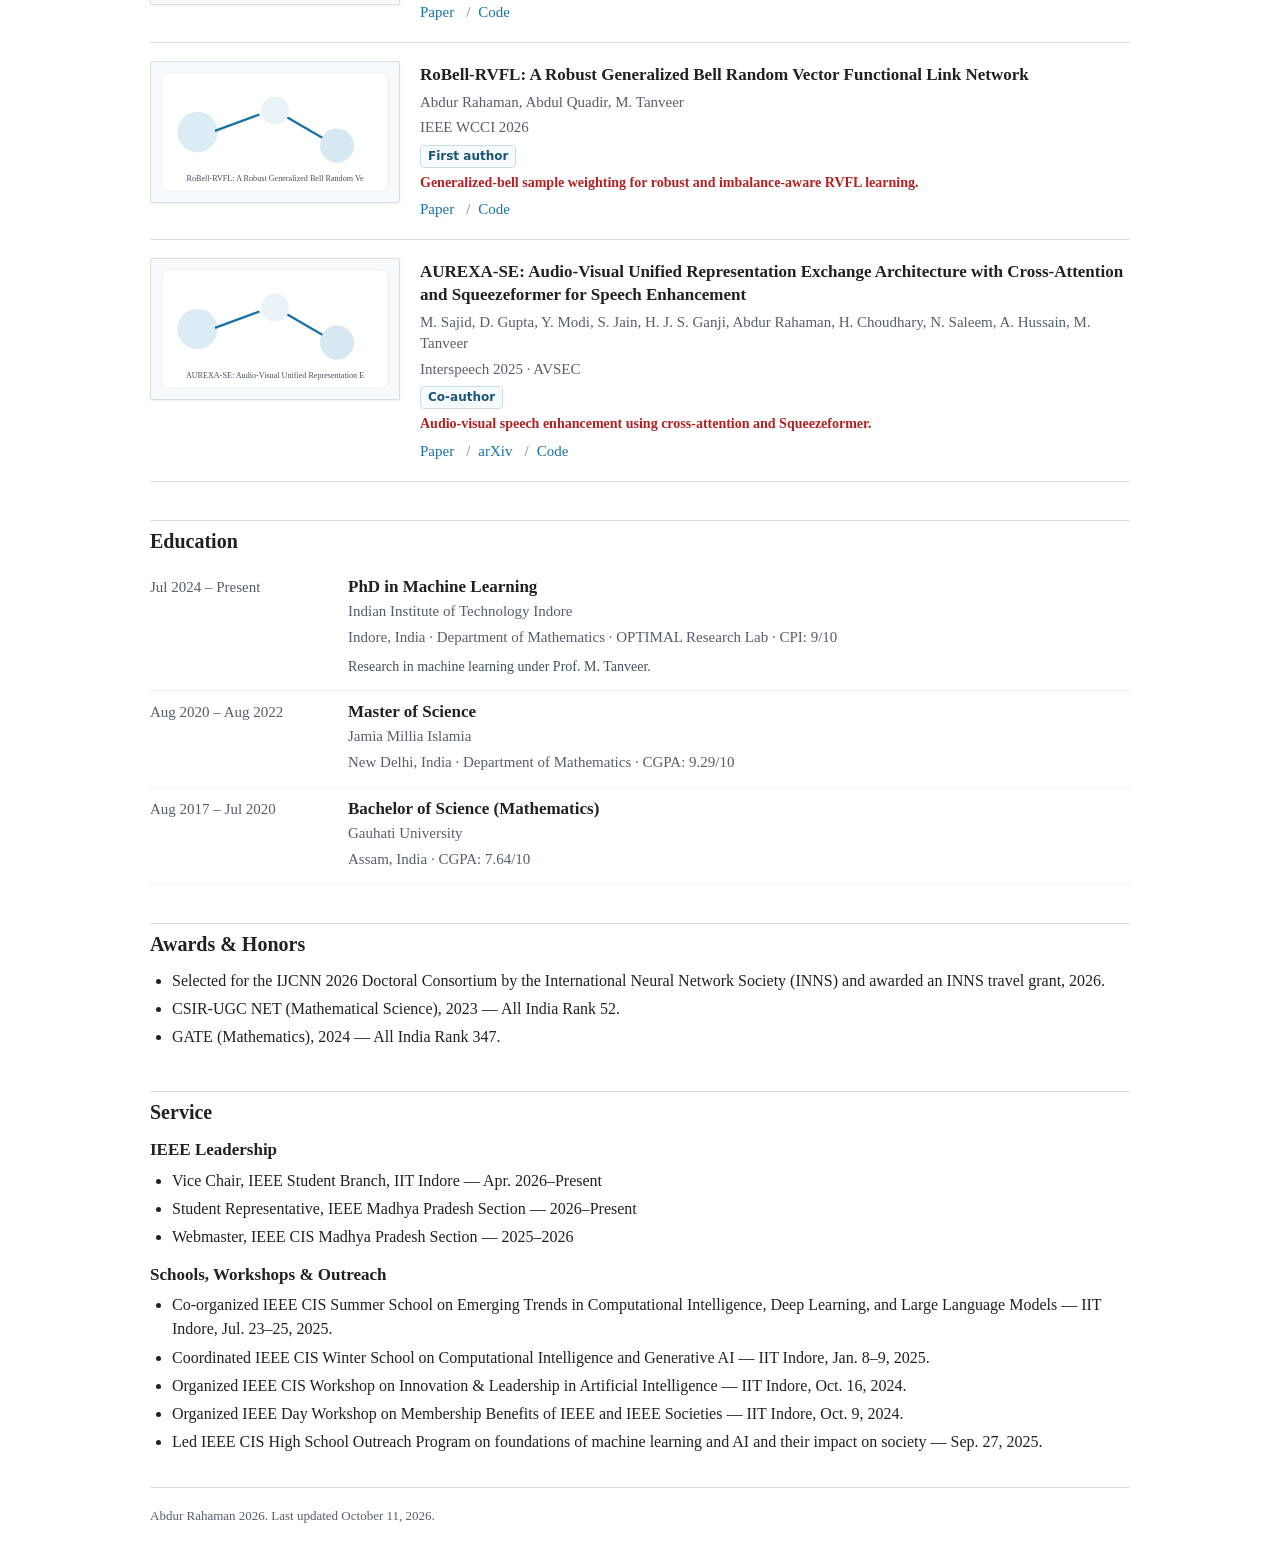
==== commit bbcb70f1: "Use local profile photo directly" ====
--- a/index.html
+++ b/index.html
@@ -11,7 +11,7 @@
 <a class="skip-link" href="#main">Skip to content</a>
 <header class="site-header"><a id="site-name" class="site-name" href="#Home">Abdur Rahaman</a><nav class="nav-list" aria-label="Section navigation"><a href="#Home">Home</a><a href="#research">Research</a><a href="#news">News</a><a href="#publications">Publications</a><a href="#education">Education</a><a href="#awards">Awards</a><a href="#service">Service</a></nav></header>
 <main id="main" class="content">
-<section id="Home" class="home-section"><img id="profile-avatar" class="avatar" src="https://avatars.githubusercontent.com/u/186547695?v=4" alt="Abdur Rahaman"><div class="home-copy"><h1 id="profile-name">Abdur Rahaman</h1><p class="profile-line"><span id="profile-title"></span><span class="line-separator"> · </span><span id="profile-affiliation"></span></p><div id="about-content" class="prose"></div><p id="collaboration-note" class="collaboration-line"></p><div class="profile-links" aria-label="Profile and contact links"><span id="profile-links"></span><span class="slash-separator">/</span><a id="profile-email" class="email-link" href="#"></a><span id="wechat-contact" hidden></span></div></div></section>
+<section id="Home" class="home-section"><img id="profile-avatar" class="avatar" src="/assets/img/profile_photo_2.jpeg?v=20261011-6" alt="Abdur Rahaman"><div class="home-copy"><h1 id="profile-name">Abdur Rahaman</h1><p class="profile-line"><span id="profile-title"></span><span class="line-separator"> · </span><span id="profile-affiliation"></span></p><div id="about-content" class="prose"></div><p id="collaboration-note" class="collaboration-line"></p><div class="profile-links" aria-label="Profile and contact links"><span id="profile-links"></span><span class="slash-separator">/</span><a id="profile-email" class="email-link" href="#"></a><span id="wechat-contact" hidden></span></div></div></section>
 <section id="research" class="section research-section"><h2>Research Interest</h2><div id="research-content" class="research-list"></div></section>
 <section id="news" class="section"><h2>News</h2><div id="news-content" class="timeline"></div></section>
 <section id="publications" class="section"><div class="section-heading-row"><h2>Selected Publications</h2><a id="scholar-link" class="subtle-link" href="#" target="_blank" rel="noreferrer">Full list</a></div><div id="selected-publications" class="publication-list"></div><details id="more-publications" class="publications-archive"><summary class="publications-toggle"><span id="more-publications-label">Show more publications</span><span class="news-toggle-arrow" aria-hidden="true">↓</span></summary><h3 class="subsection-title">Other Publications</h3><div id="other-publications" class="compact-publications"></div></details></section>
@@ -20,5 +20,5 @@
 <section id="service" class="section"><h2>Service</h2><div id="service-content" class="prose"></div></section>
 </main>
 <footer class="site-footer"><p class="footer-meta"><span id="footer-name">Abdur Rahaman</span> <span id="footer-year"></span>. Last updated <span id="footer-updated">October 2026</span>.</p></footer>
-<script src="data/content.js?v=20261011-5"></script><script src="script.js?v=20261011-3"></script>
+<script src="data/content.js?v=20261011-6"></script><script src="script.js?v=20261011-6"></script>
 </body></html>
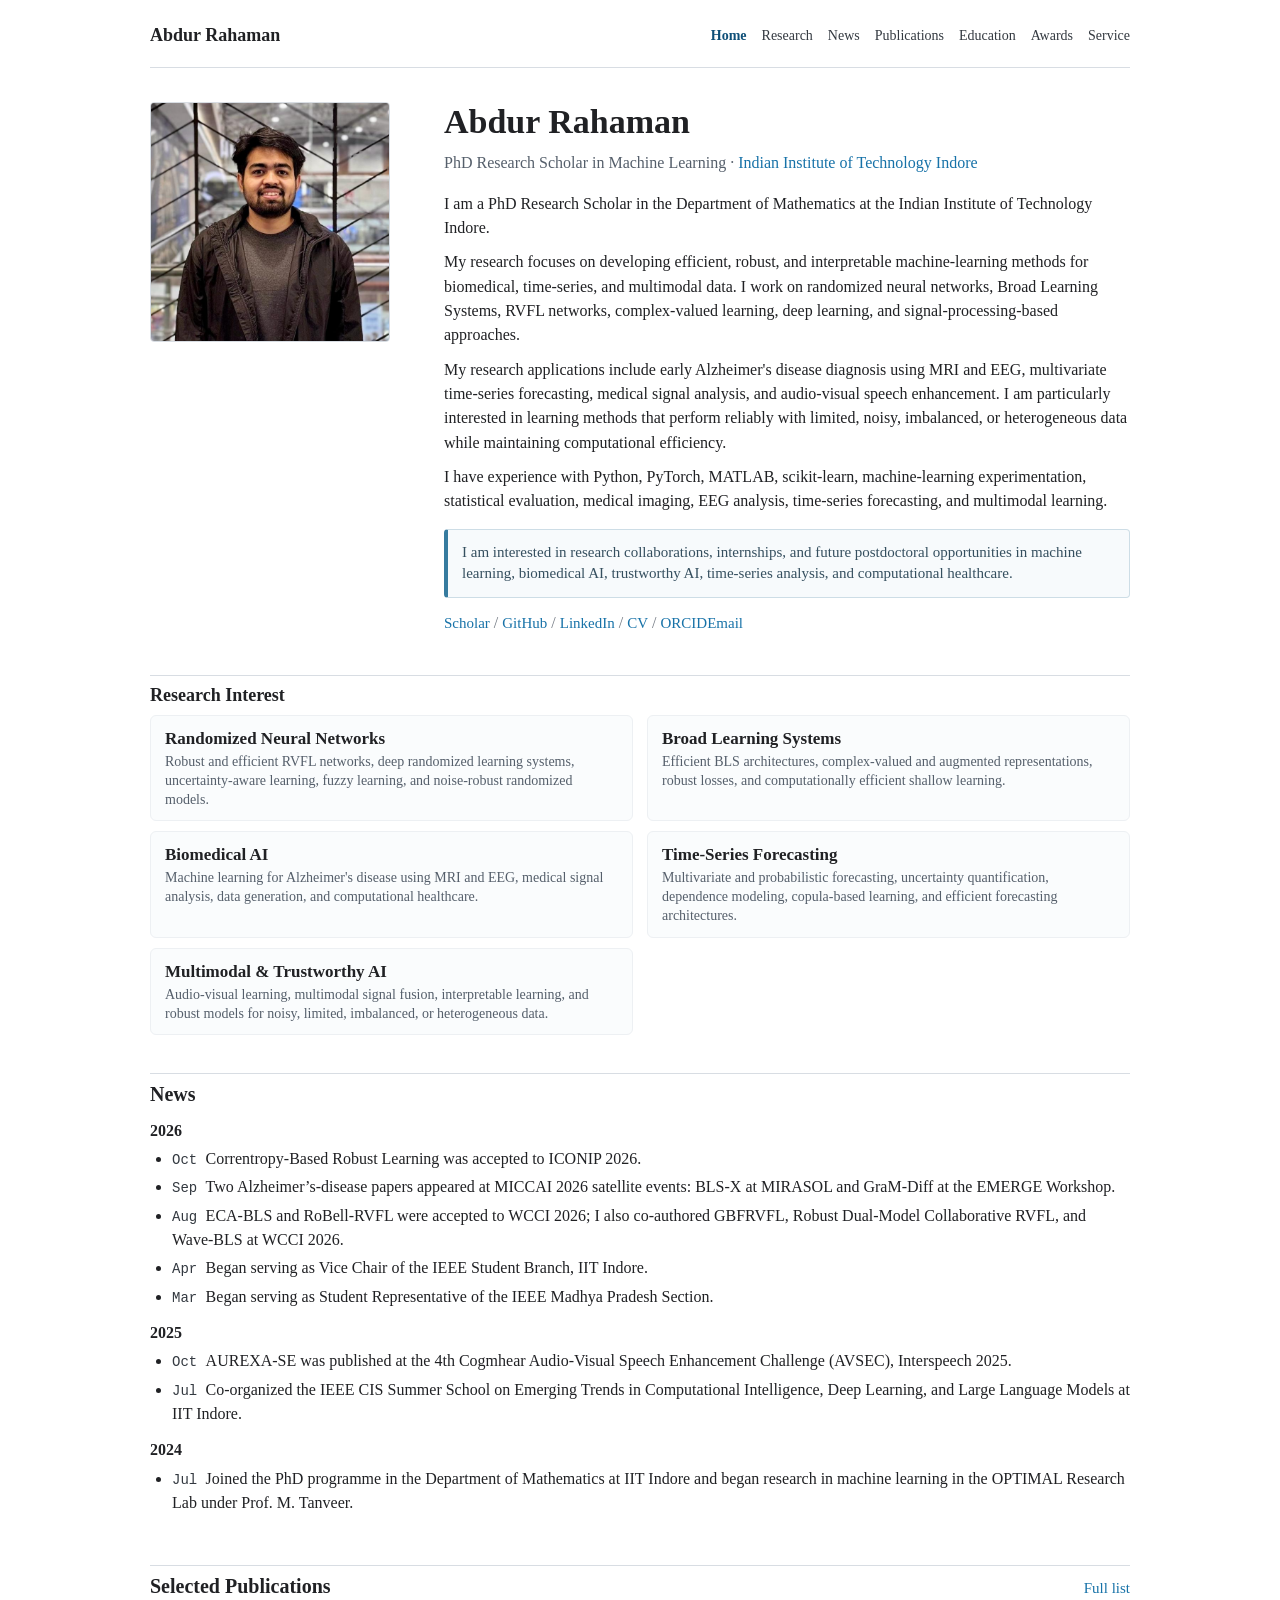
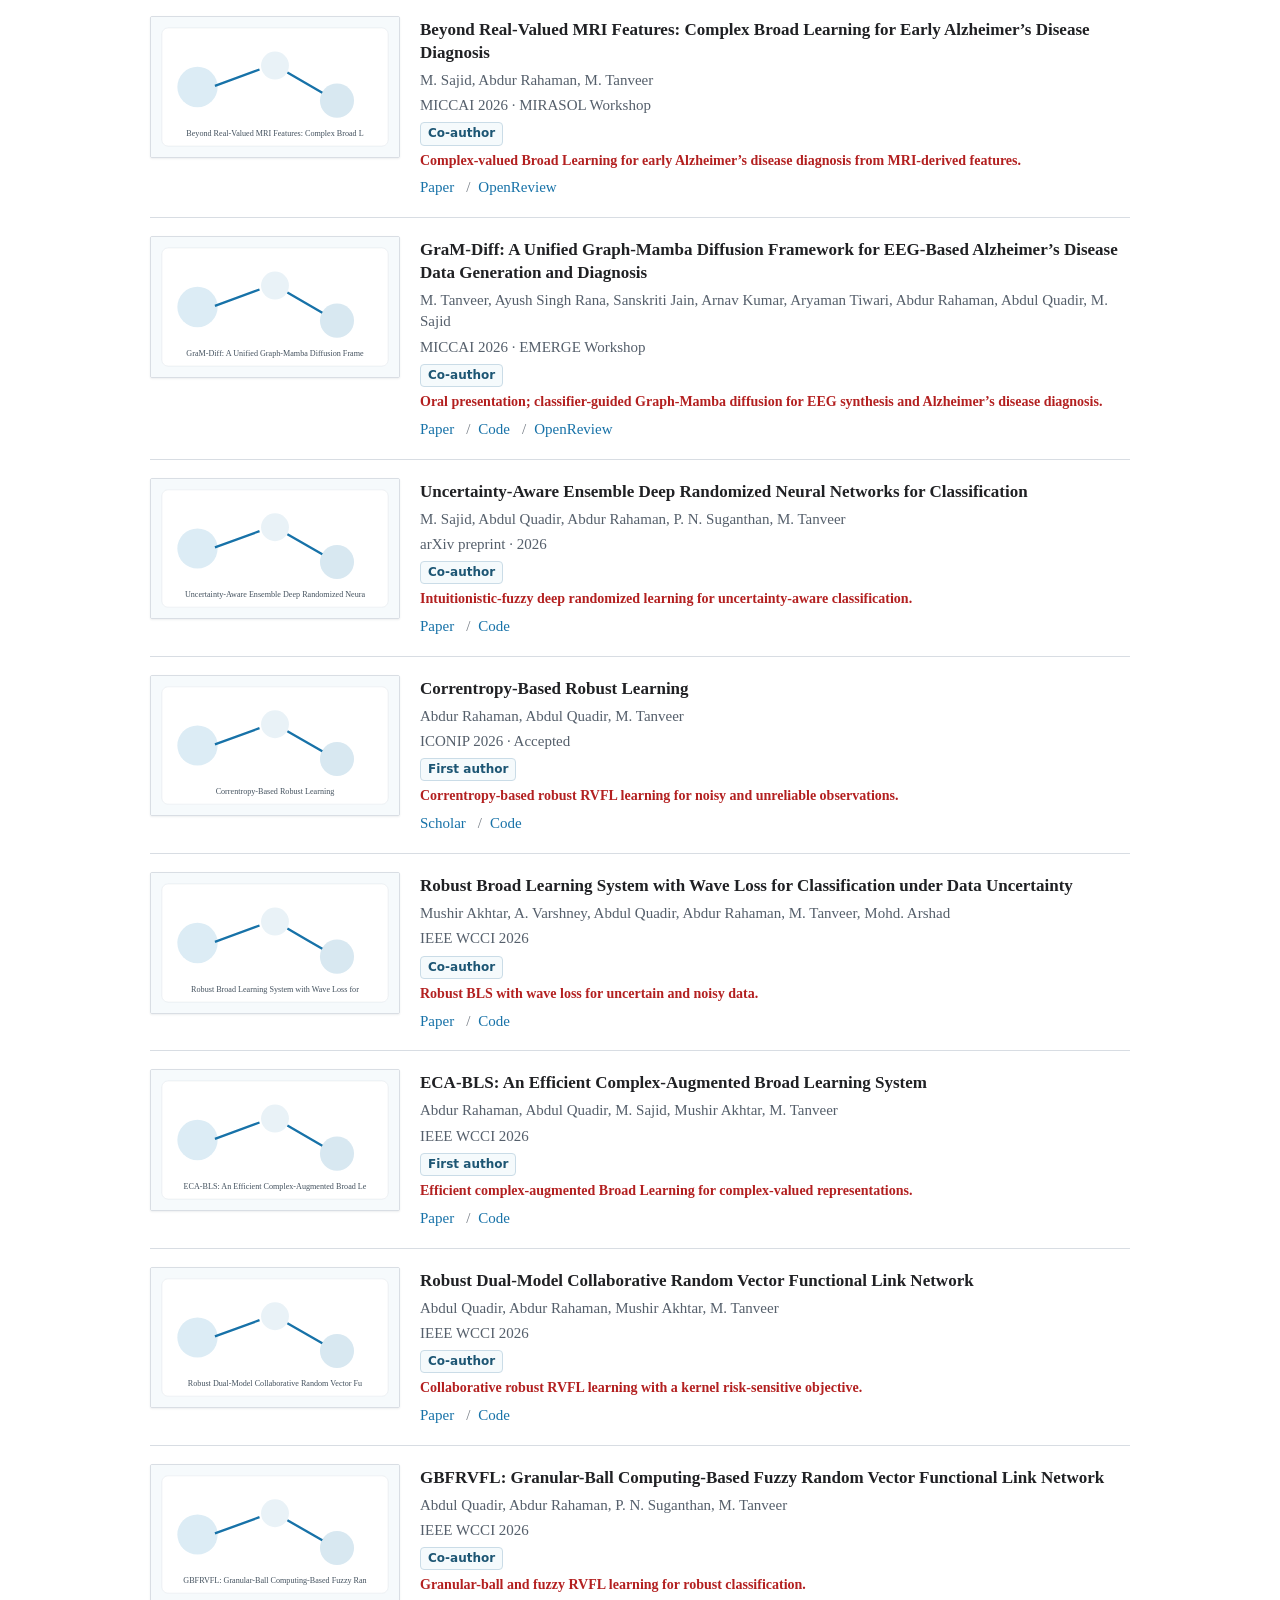
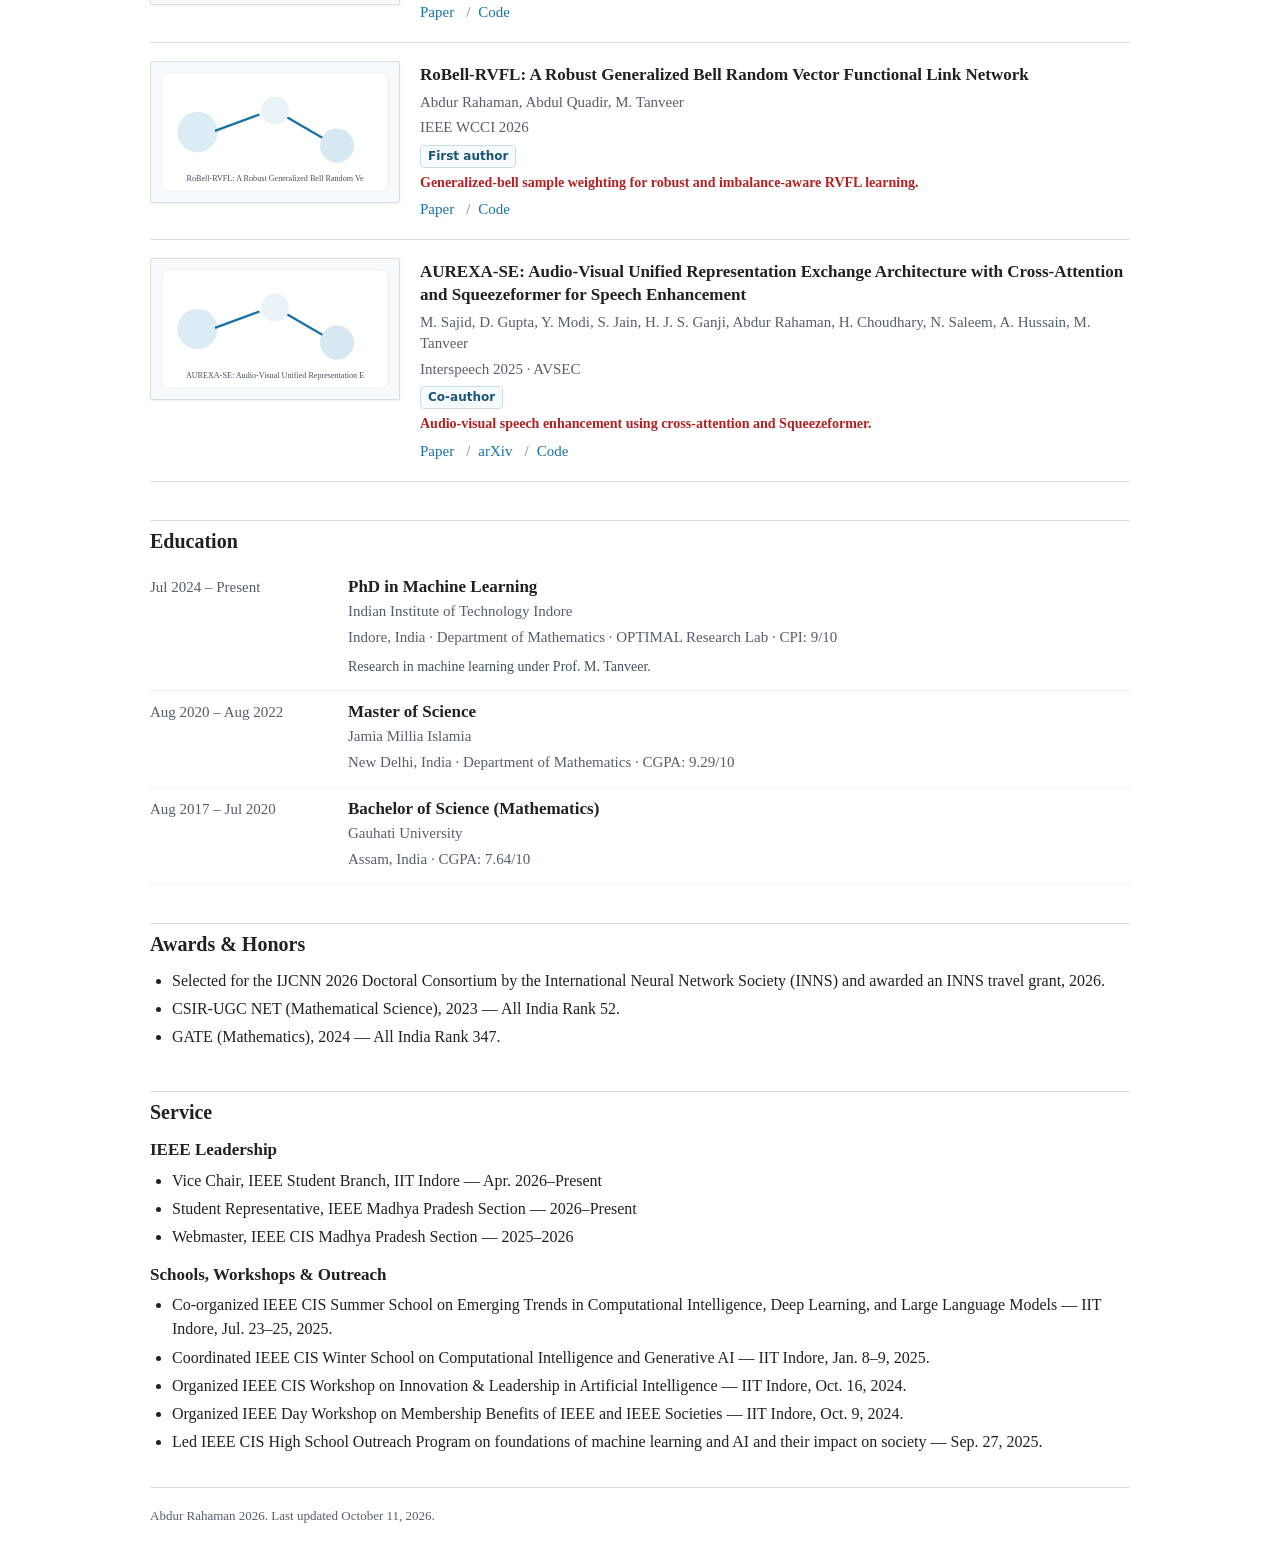
==== commit d304d328: "Restyle profile links with CV" ====
--- a/index.html
+++ b/index.html
@@ -5,13 +5,13 @@
 <meta name="viewport" content="width=device-width, initial-scale=1">
 <title>Abdur Rahaman</title>
 <meta name="description" content="Academic homepage of Abdur Rahaman, PhD Research Scholar at IIT Indore.">
-<link rel="stylesheet" href="styles.css?v=20261011-3">
+<link rel="stylesheet" href="styles.css?v=20261011-7">
 </head>
 <body>
 <a class="skip-link" href="#main">Skip to content</a>
 <header class="site-header"><a id="site-name" class="site-name" href="#Home">Abdur Rahaman</a><nav class="nav-list" aria-label="Section navigation"><a href="#Home">Home</a><a href="#research">Research</a><a href="#news">News</a><a href="#publications">Publications</a><a href="#education">Education</a><a href="#awards">Awards</a><a href="#service">Service</a></nav></header>
 <main id="main" class="content">
-<section id="Home" class="home-section"><img id="profile-avatar" class="avatar" src="/assets/img/profile_photo_2.jpeg?v=20261011-6" alt="Abdur Rahaman"><div class="home-copy"><h1 id="profile-name">Abdur Rahaman</h1><p class="profile-line"><span id="profile-title"></span><span class="line-separator"> · </span><span id="profile-affiliation"></span></p><div id="about-content" class="prose"></div><p id="collaboration-note" class="collaboration-line"></p><div class="profile-links" aria-label="Profile and contact links"><span id="profile-links"></span><span class="slash-separator">/</span><a id="profile-email" class="email-link" href="#"></a><span id="wechat-contact" hidden></span></div></div></section>
+<section id="Home" class="home-section"><img id="profile-avatar" class="avatar" src="/assets/img/profile_photo_2.jpeg?v=20261011-6" alt="Abdur Rahaman"><div class="home-copy"><h1 id="profile-name">Abdur Rahaman</h1><p class="profile-line"><span id="profile-title"></span><span class="line-separator"> · </span><span id="profile-affiliation"></span></p><div id="about-content" class="prose"></div><p id="collaboration-note" class="collaboration-line"></p><div class="profile-links" aria-label="Profile and contact links"><div id="profile-links" class="profile-link-row"></div><div class="profile-link-row profile-contact-row"><a id="profile-email" class="email-link" href="#"></a></div></div></div></section>
 <section id="research" class="section research-section"><h2>Research Interest</h2><div id="research-content" class="research-list"></div></section>
 <section id="news" class="section"><h2>News</h2><div id="news-content" class="timeline"></div></section>
 <section id="publications" class="section"><div class="section-heading-row"><h2>Selected Publications</h2><a id="scholar-link" class="subtle-link" href="#" target="_blank" rel="noreferrer">Full list</a></div><div id="selected-publications" class="publication-list"></div><details id="more-publications" class="publications-archive"><summary class="publications-toggle"><span id="more-publications-label">Show more publications</span><span class="news-toggle-arrow" aria-hidden="true">↓</span></summary><h3 class="subsection-title">Other Publications</h3><div id="other-publications" class="compact-publications"></div></details></section>
@@ -20,5 +20,5 @@
 <section id="service" class="section"><h2>Service</h2><div id="service-content" class="prose"></div></section>
 </main>
 <footer class="site-footer"><p class="footer-meta"><span id="footer-name">Abdur Rahaman</span> <span id="footer-year"></span>. Last updated <span id="footer-updated">October 2026</span>.</p></footer>
-<script src="data/content.js?v=20261011-6"></script><script src="script.js?v=20261011-6"></script>
+<script src="data/content.js?v=20261011-7"></script><script src="script.js?v=20261011-7"></script>
 </body></html>
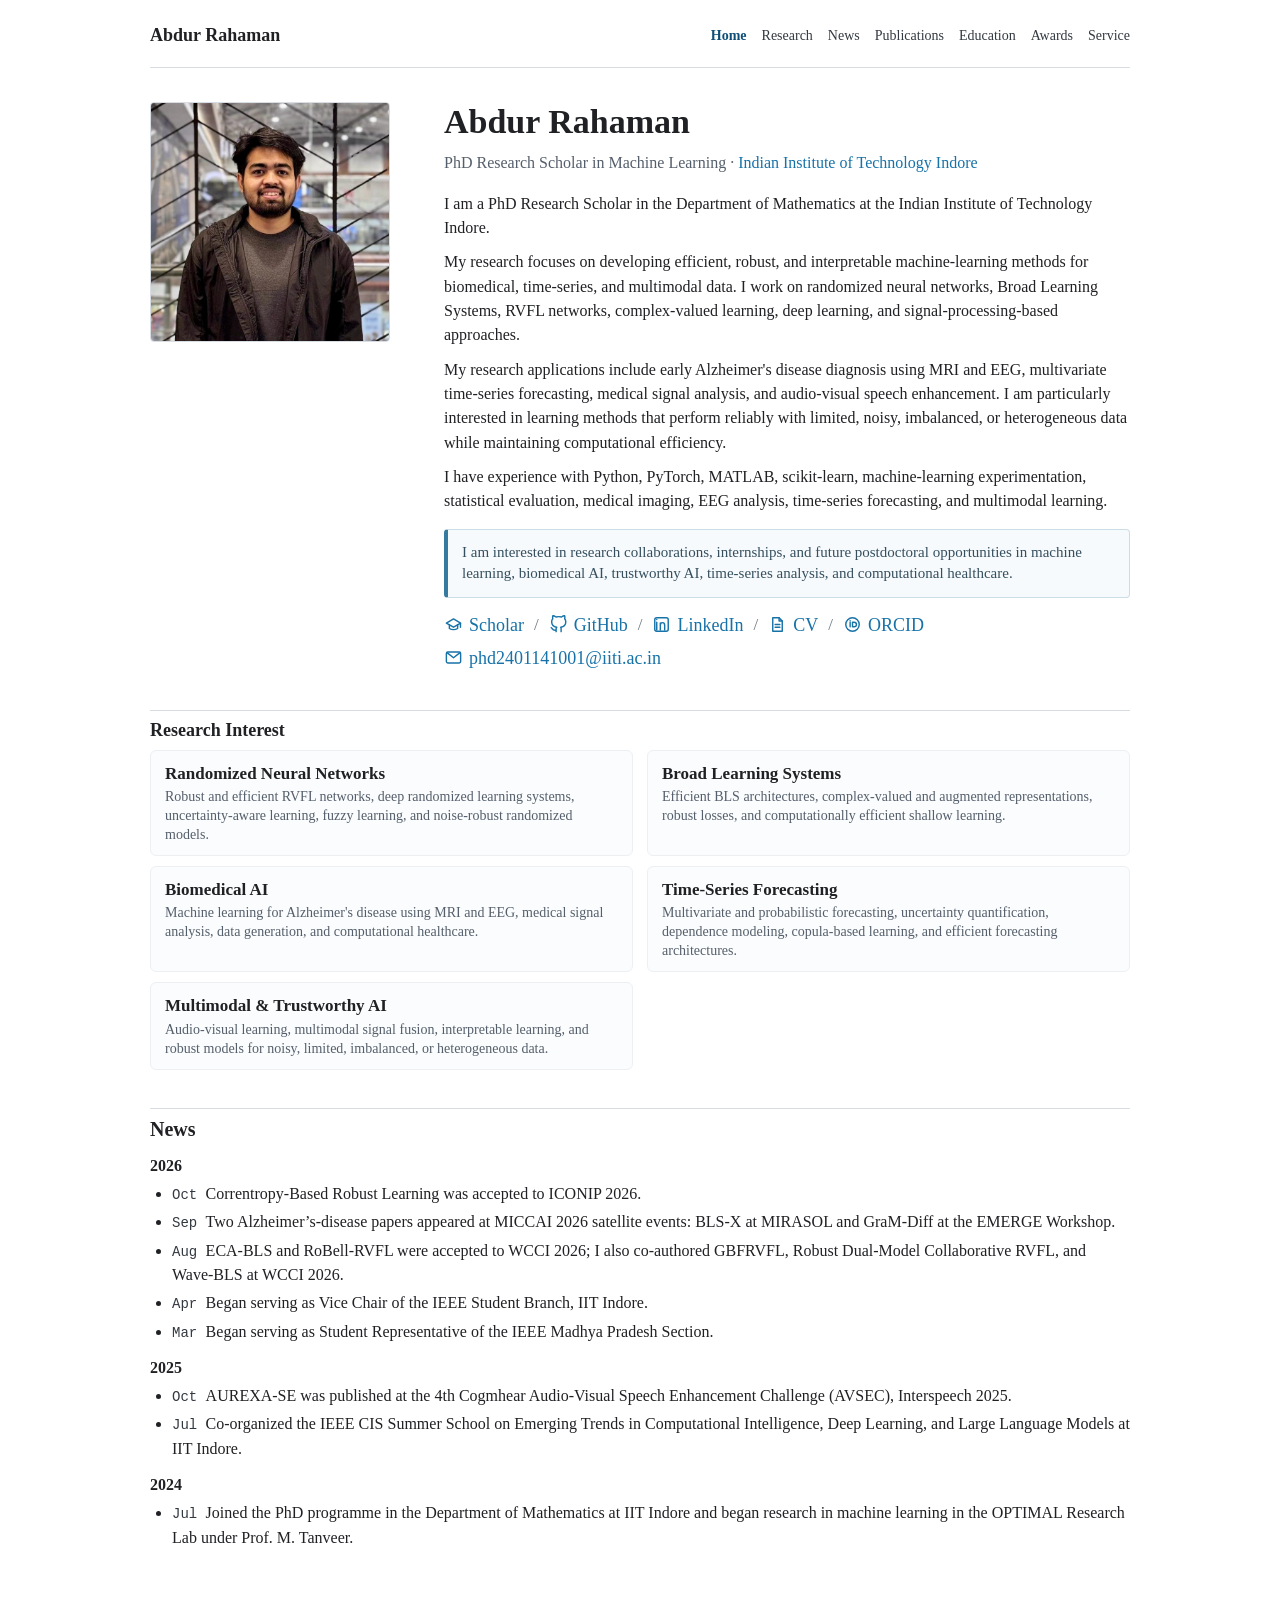
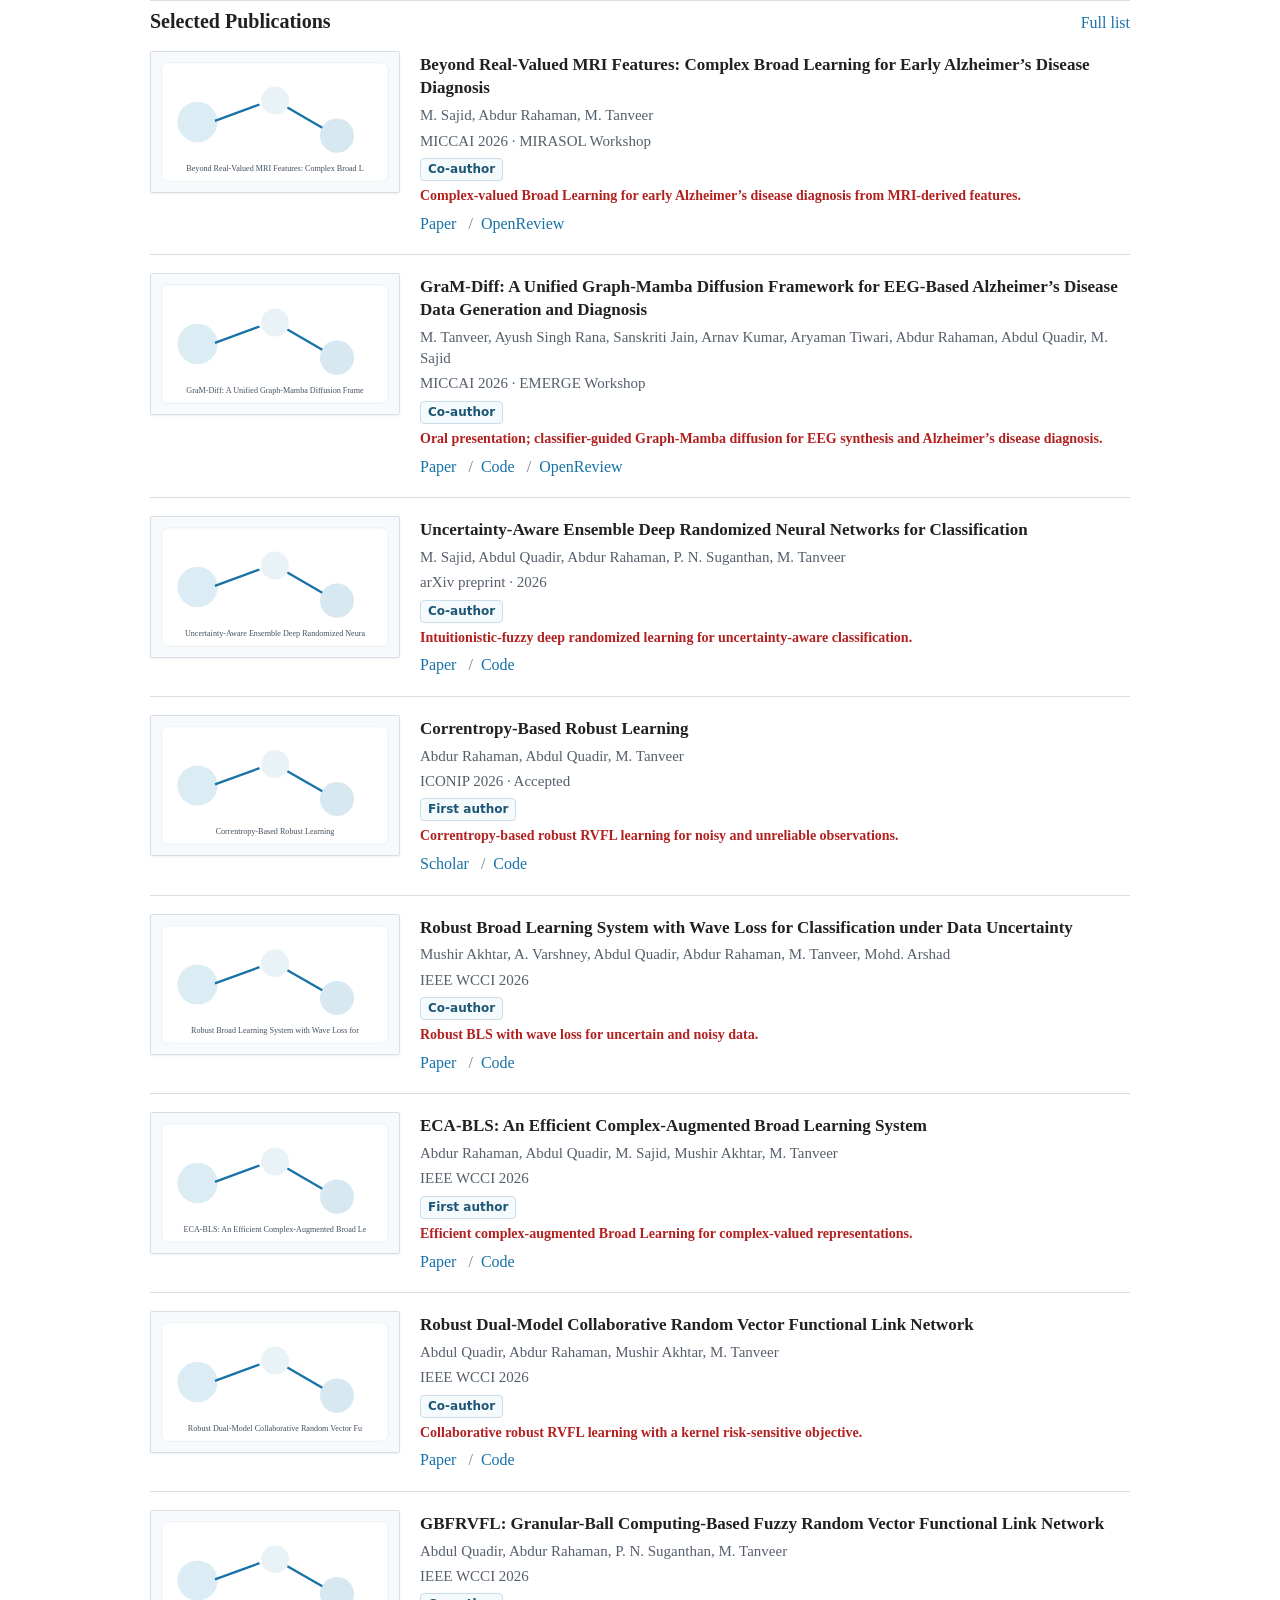
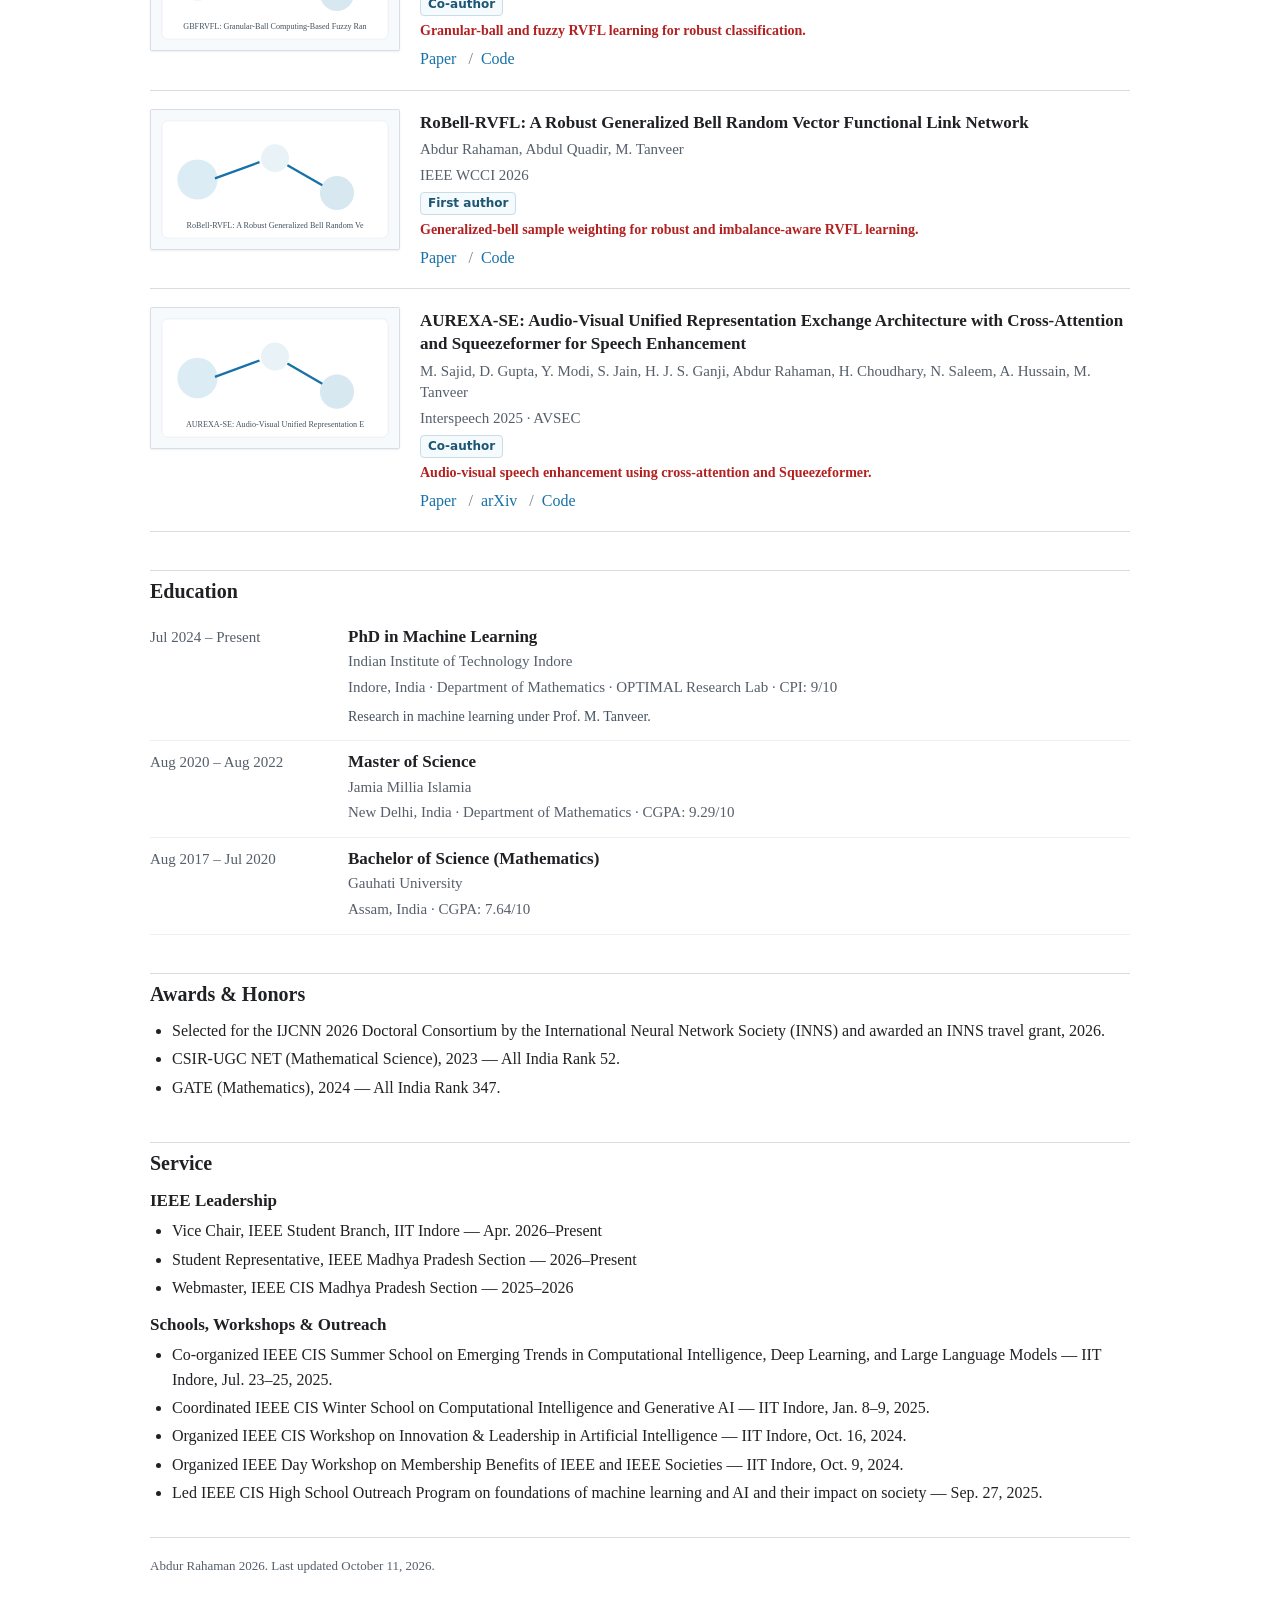
==== commit cd3f980e: "Refresh profile links and CV" ====
--- a/index.html
+++ b/index.html
@@ -5,7 +5,7 @@
 <meta name="viewport" content="width=device-width, initial-scale=1">
 <title>Abdur Rahaman</title>
 <meta name="description" content="Academic homepage of Abdur Rahaman, PhD Research Scholar at IIT Indore.">
-<link rel="stylesheet" href="styles.css?v=20261011-7">
+<link rel="stylesheet" href="styles.css?v=20261011-8">
 </head>
 <body>
 <a class="skip-link" href="#main">Skip to content</a>
@@ -20,5 +20,5 @@
 <section id="service" class="section"><h2>Service</h2><div id="service-content" class="prose"></div></section>
 </main>
 <footer class="site-footer"><p class="footer-meta"><span id="footer-name">Abdur Rahaman</span> <span id="footer-year"></span>. Last updated <span id="footer-updated">October 2026</span>.</p></footer>
-<script src="data/content.js?v=20261011-7"></script><script src="script.js?v=20261011-7"></script>
+<script src="data/content.js?v=20261011-8"></script><script src="script.js?v=20261011-8"></script>
 </body></html>
--- a/styles.css
+++ b/styles.css
@@ -29,8 +29,15 @@
 .profile-line { margin:0 0 16px; color:var(--muted); font-size:16px; }
 .prose p { margin:0 0 10px; }
 .collaboration-line { margin:15px 0 12px; padding:12px 14px; border:1px solid #cddde6; border-left:4px solid #367b9f; border-radius:4px; background:#f7fafc; color:#354f5f; font-size:15px; line-height:1.45; }
-.profile-links { display:flex; flex-wrap:wrap; align-items:center; margin:13px 0 0; color:var(--soft); }
-.profile-links a,.email-link,.pub-links a,.subtle-link { color:var(--link); font-size:15px; }
+.profile-links { display:grid; gap:7px; margin:14px 0 0; color:var(--soft); }
+.profile-link-row { display:flex; flex-wrap:wrap; align-items:center; gap:0; }
+.profile-icon-link { display:inline-flex; align-items:center; gap:6px; color:var(--link); font-size:18px; line-height:1.35; white-space:nowrap; }
+.profile-icon-link:hover { color:var(--link-hover); text-decoration:none; }
+.profile-link-icon { display:inline-flex; width:19px; height:19px; flex:0 0 19px; color:currentColor; }
+.profile-link-icon svg { width:100%; height:100%; fill:none; stroke:currentColor; stroke-width:1.8; stroke-linecap:round; stroke-linejoin:round; }
+.profile-slash { display:inline-block; margin:0 10px; color:#6f7b86; font-size:17px; }
+.profile-contact-row { margin-top:1px; }
+.profile-links a,.email-link,.pub-links a,.subtle-link { color:var(--link); }
 .icon-link,.pub-links a { display:inline-flex; align-items:center; gap:4px; white-space:nowrap; }
 .inline-icon { display:inline-flex; width:16px; height:16px; color:currentColor; vertical-align:-3px; }
 .inline-icon svg { width:100%; height:100%; }
@@ -109,4 +116,9 @@
 .publication { gap:10px; }
 .pub-image { max-width:360px; }
 .compact-image { max-width:300px; }
-}+}
+@media (max-width: 760px) {
+  .profile-icon-link { font-size:16px; }
+  .profile-link-icon { width:17px; height:17px; flex-basis:17px; }
+  .profile-slash { margin:0 7px; }
+}
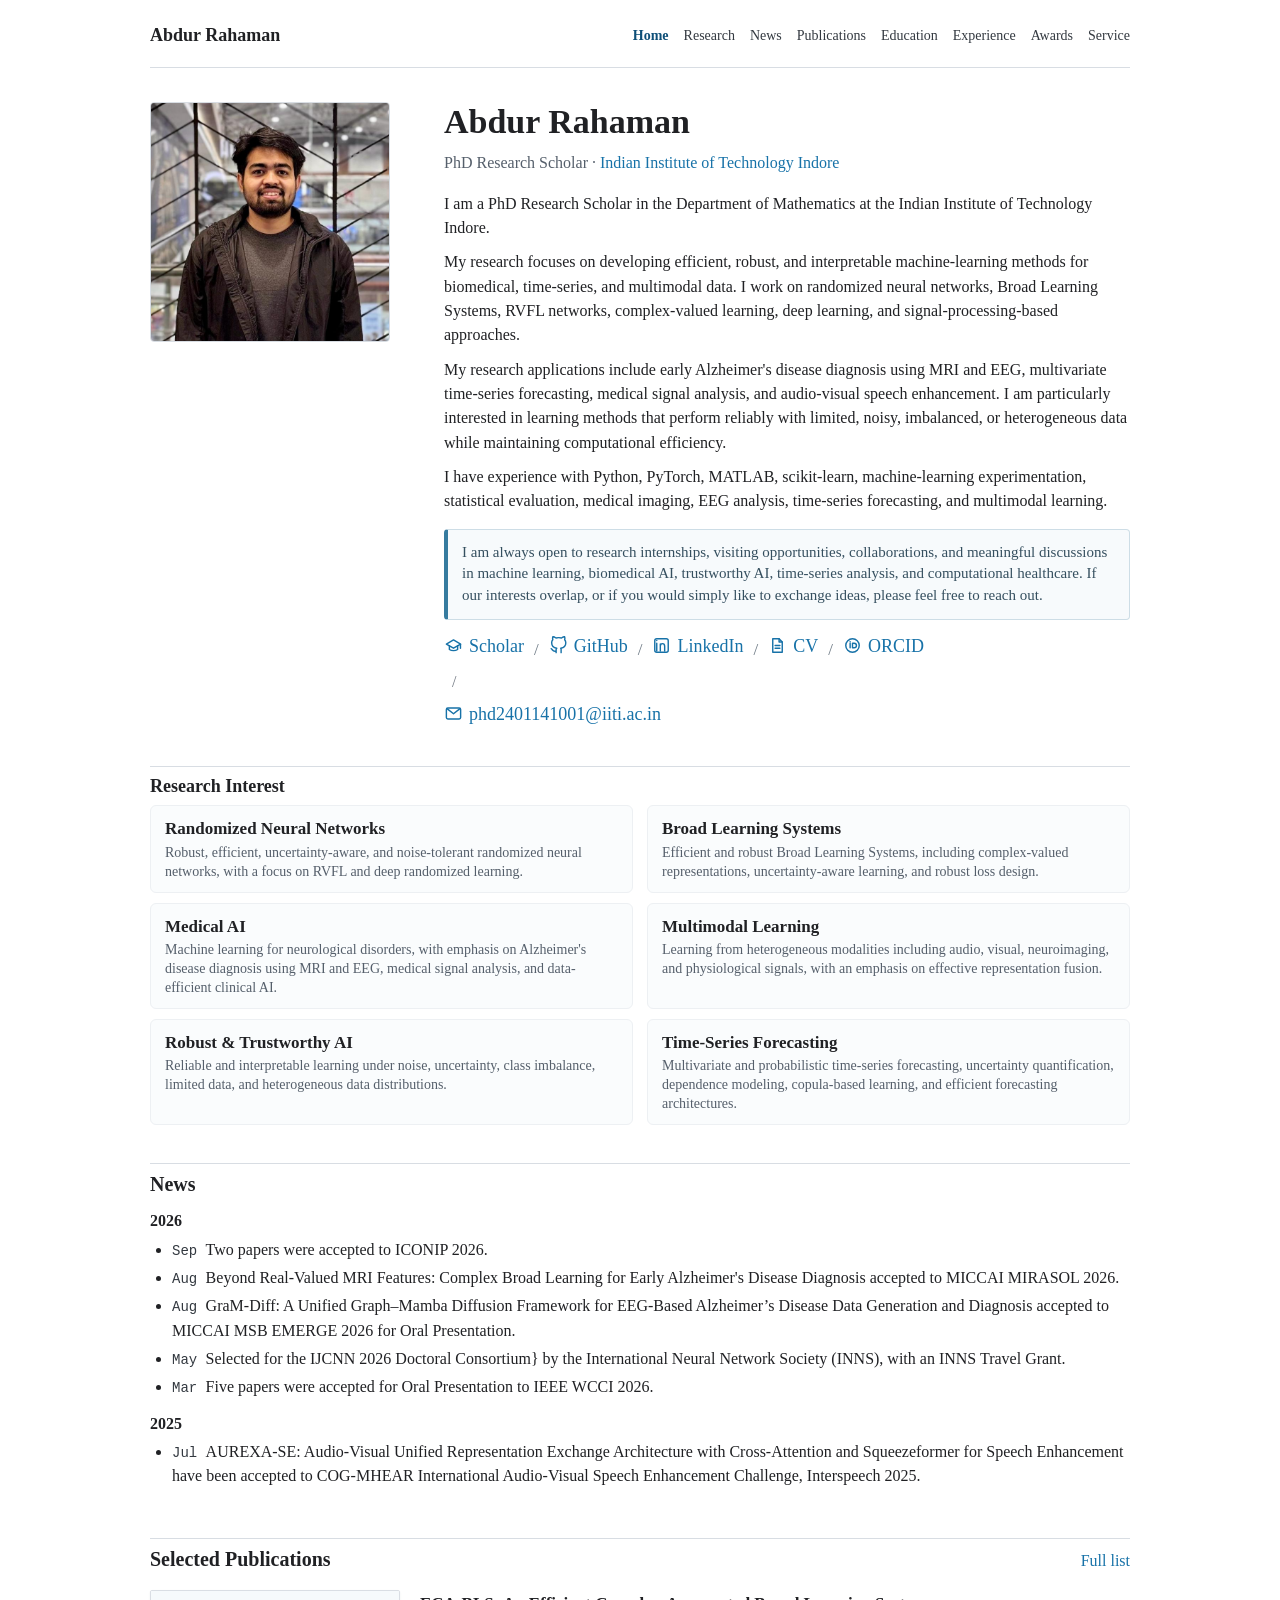
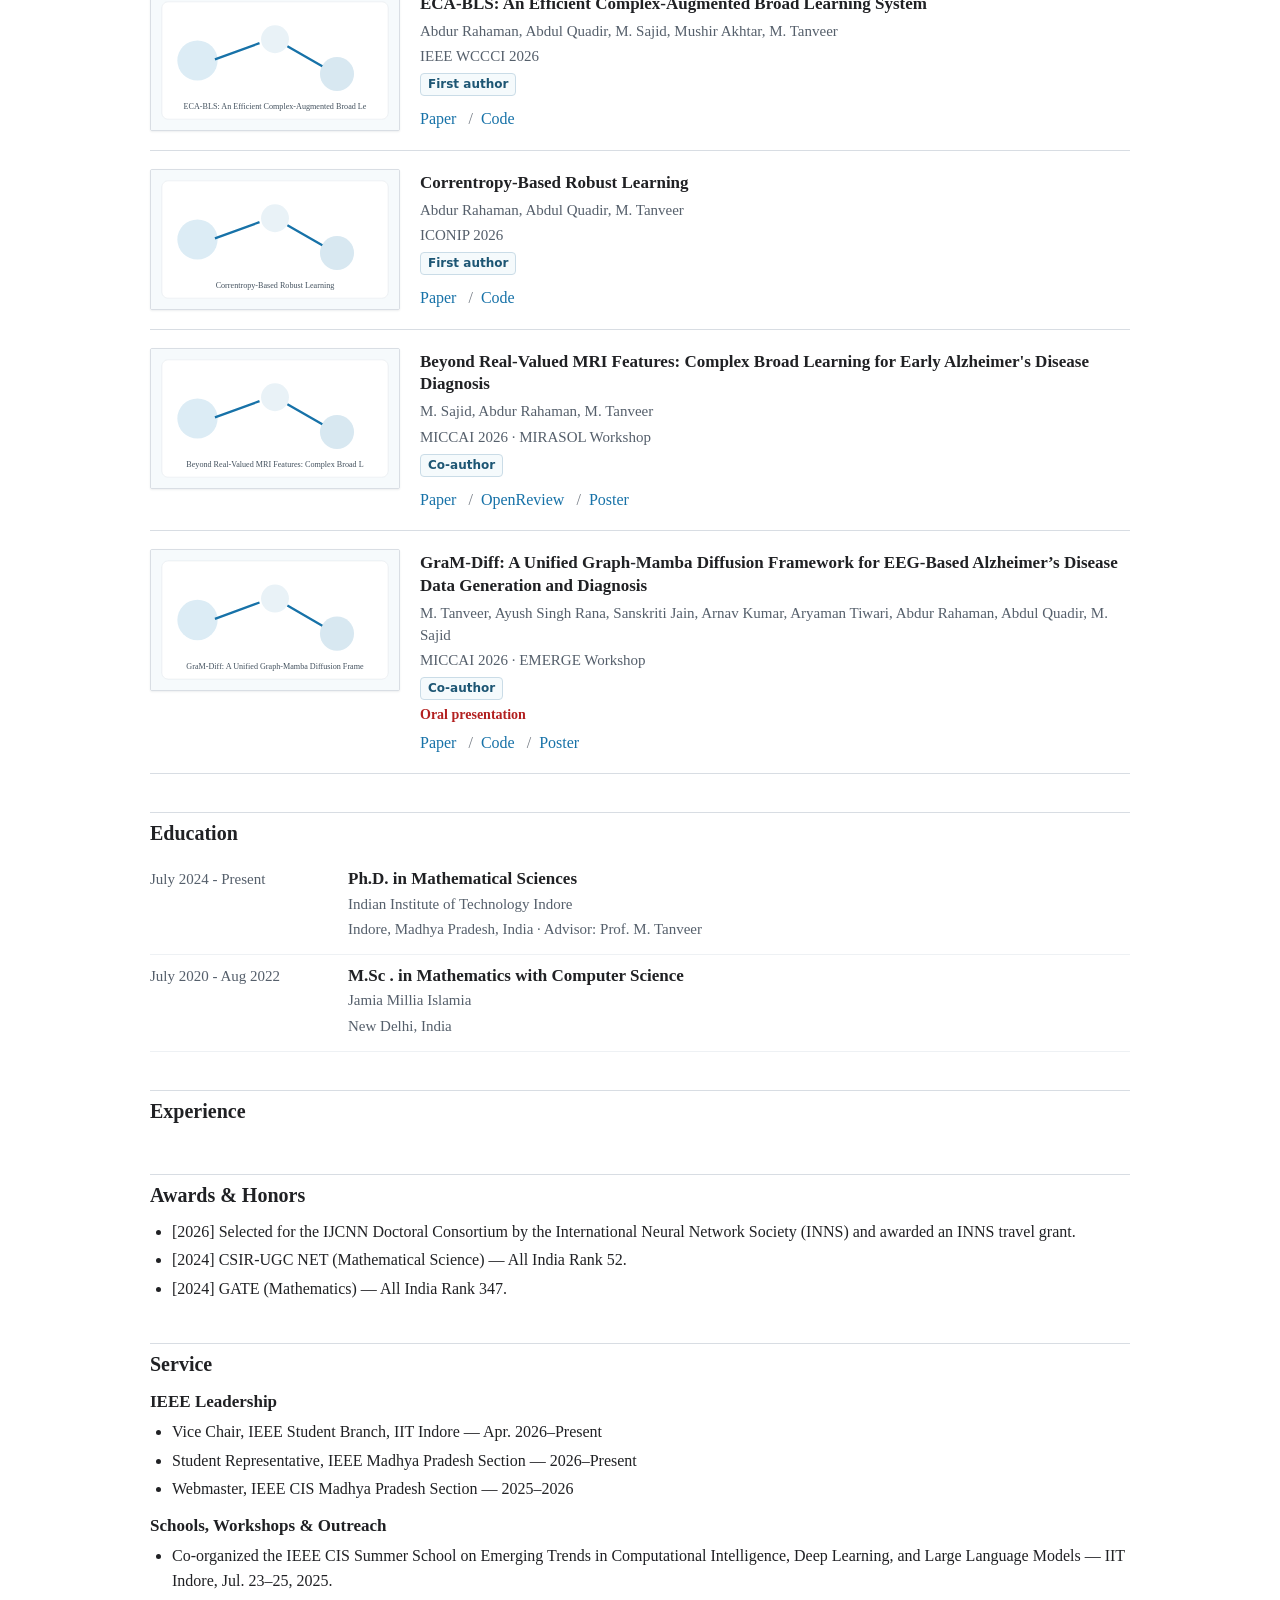
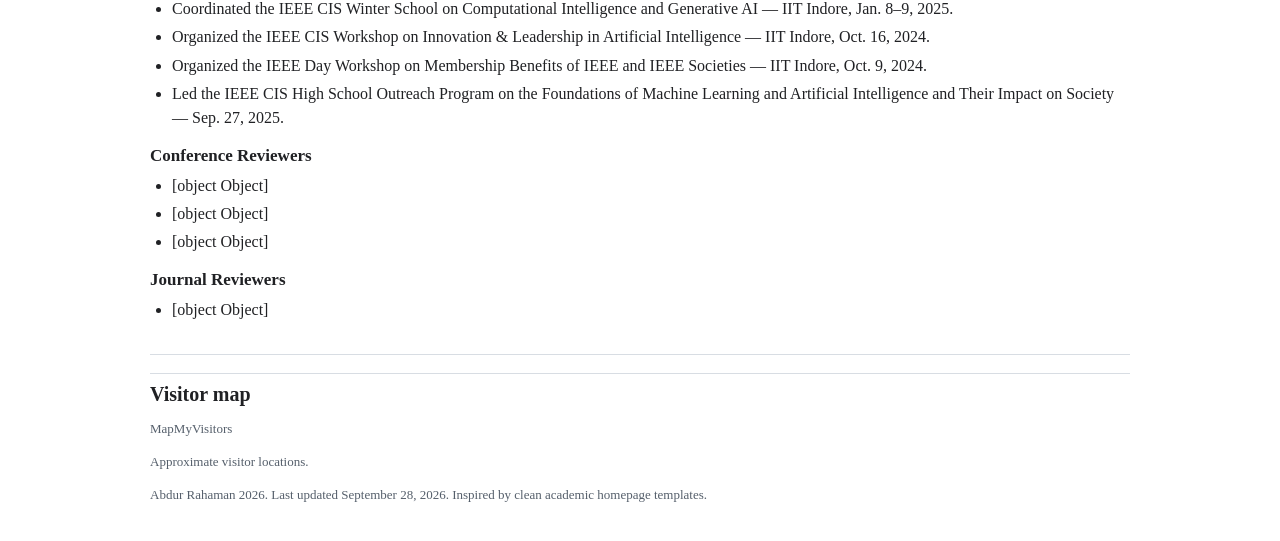
==== commit db512871: "Revise index.html for improved structure and content Updated the academic homepage for Abdur Rahaman" ====
--- a/index.html
+++ b/index.html
@@ -1,24 +1,139 @@
 <!doctype html>
 <html lang="en">
-<head>
-<meta charset="utf-8">
-<meta name="viewport" content="width=device-width, initial-scale=1">
-<title>Abdur Rahaman</title>
-<meta name="description" content="Academic homepage of Abdur Rahaman, PhD Research Scholar at IIT Indore.">
-<link rel="stylesheet" href="styles.css?v=20261011-8">
-</head>
-<body>
-<a class="skip-link" href="#main">Skip to content</a>
-<header class="site-header"><a id="site-name" class="site-name" href="#Home">Abdur Rahaman</a><nav class="nav-list" aria-label="Section navigation"><a href="#Home">Home</a><a href="#research">Research</a><a href="#news">News</a><a href="#publications">Publications</a><a href="#education">Education</a><a href="#awards">Awards</a><a href="#service">Service</a></nav></header>
-<main id="main" class="content">
-<section id="Home" class="home-section"><img id="profile-avatar" class="avatar" src="/assets/img/profile_photo_2.jpeg?v=20261011-6" alt="Abdur Rahaman"><div class="home-copy"><h1 id="profile-name">Abdur Rahaman</h1><p class="profile-line"><span id="profile-title"></span><span class="line-separator"> · </span><span id="profile-affiliation"></span></p><div id="about-content" class="prose"></div><p id="collaboration-note" class="collaboration-line"></p><div class="profile-links" aria-label="Profile and contact links"><div id="profile-links" class="profile-link-row"></div><div class="profile-link-row profile-contact-row"><a id="profile-email" class="email-link" href="#"></a></div></div></div></section>
-<section id="research" class="section research-section"><h2>Research Interest</h2><div id="research-content" class="research-list"></div></section>
-<section id="news" class="section"><h2>News</h2><div id="news-content" class="timeline"></div></section>
-<section id="publications" class="section"><div class="section-heading-row"><h2>Selected Publications</h2><a id="scholar-link" class="subtle-link" href="#" target="_blank" rel="noreferrer">Full list</a></div><div id="selected-publications" class="publication-list"></div><details id="more-publications" class="publications-archive"><summary class="publications-toggle"><span id="more-publications-label">Show more publications</span><span class="news-toggle-arrow" aria-hidden="true">↓</span></summary><h3 class="subsection-title">Other Publications</h3><div id="other-publications" class="compact-publications"></div></details></section>
-<section id="education" class="section"><h2>Education</h2><div id="education-content" class="entry-list"></div></section>
-<section id="awards" class="section"><h2>Awards & Honors</h2><ul id="awards-content" class="simple-list"></ul></section>
-<section id="service" class="section"><h2>Service</h2><div id="service-content" class="prose"></div></section>
-</main>
-<footer class="site-footer"><p class="footer-meta"><span id="footer-name">Abdur Rahaman</span> <span id="footer-year"></span>. Last updated <span id="footer-updated">October 2026</span>.</p></footer>
-<script src="data/content.js?v=20261011-8"></script><script src="script.js?v=20261011-8"></script>
-</body></html>+  <head>
+    <meta charset="utf-8" />
+    <meta name="viewport" content="width=device-width, initial-scale=1" />
+    <title>Abdur Rahaman</title>
+    <meta
+      name="description"
+      content="Academic homepage for Abdur Rahaman: research, publications, news, experience, and service."
+    />
+    <link rel="icon" href="assets/img/favicon.svg?v=20260620-2" type="image/svg+xml" />
+    <link rel="alternate icon" href="assets/img/favicon.png?v=20260620" type="image/png" sizes="96x96" />
+    <link rel="stylesheet" href="styles.css?v=20260928" />
+  </head>
+  <body>
+    <a class="skip-link" href="#main">Skip to content</a>
+
+    <header class="site-header">
+      <a id="site-name" class="site-name" href="#Home">Abdur Rahaman</a>
+      <nav class="nav-list" aria-label="Section navigation">
+        <a href="#Home">Home</a>
+        <a href="#research">Research</a>
+        <a href="#news">News</a>
+        <a href="#publications">Publications</a>
+        <a href="#education">Education</a>
+        <a href="#experience">Experience</a>
+        <a href="#awards">Awards</a>
+        <a href="#service">Service</a>
+      </nav>
+    </header>
+
+    <main id="main" class="content">
+      <section id="Home" class="home-section">
+        <img id="profile-avatar" class="avatar" src="assets/img/profile-placeholder.svg" alt="Abdur Rahaman" />
+        <div class="home-copy">
+          <h1 id="profile-name">Abdur Rahaman</h1>
+          <p class="profile-line">
+            <span id="profile-title"></span>
+            <span class="line-separator"> · </span>
+            <span id="profile-affiliation"></span>
+          </p>
+          <div id="about-content" class="prose"></div>
+          <p id="collaboration-note" class="collaboration-line"></p>
+          <div class="profile-links" aria-label="Profile and contact links">
+            <span id="profile-links"></span>
+            <span class="slash-separator">/</span>
+            <a id="profile-email" class="email-link" href="#"></a>
+            <!-- <span class="slash-separator">/</span> -->
+            <!-- <span id="wechat-contact" class="wechat-contact" hidden></span> -->
+          </div>
+        </div>
+      </section>
+
+        <section id="research" class="section research-section">
+          <h2>Research Interest</h2>
+          <div id="research-content" class="research-list"></div>
+        </section>
+
+        <section id="news" class="section">
+          <h2>News</h2>
+          <div id="news-content" class="timeline"></div>
+        </section>
+
+        <section id="publications" class="section">
+          <div class="section-heading-row">
+            <h2>Selected Publications</h2>
+            <a id="scholar-link" class="subtle-link" href="#" target="_blank" rel="noreferrer">Full list</a>
+          </div>
+          <div id="selected-publications" class="publication-list"></div>
+
+          <details id="more-publications" class="publications-archive">
+            <summary class="publications-toggle">
+              <span id="more-publications-label">Show more publications</span>
+              <span class="news-toggle-arrow" aria-hidden="true">↓</span>
+            </summary>
+            <h3 class="subsection-title">Other Publications</h3>
+            <div id="other-publications" class="compact-publications"></div>
+          </details>
+        </section>
+
+        <section id="education" class="section">
+          <h2>Education</h2>
+          <div id="education-content" class="entry-list"></div>
+        </section>
+
+        <section id="experience" class="section">
+          <h2>Experience</h2>
+          <div id="experience-content" class="entry-list"></div>
+        </section>
+
+        <section id="awards" class="section">
+          <h2>Awards & Honors</h2>
+          <ul id="awards-content" class="simple-list"></ul>
+        </section>
+
+        <section id="service" class="section">
+          <h2>Service</h2>
+          <div id="service-content" class="prose"></div>
+        </section>
+      </main>
+
+    <footer class="site-footer">
+      <div class="footer-widgets">
+        <section id="visitor-map" class="footer-widget visitor-map-widget" aria-labelledby="visitor-map-title">
+          <div class="footer-widget-heading">
+            <h2 id="visitor-map-title">Visitor map</h2>
+            <span class="footer-widget-kicker">MapMyVisitors</span>
+          </div>
+          <div class="visitor-map-embed">
+            <script
+              type="text/javascript"
+              id="mapmyvisitors"
+              src="https://mapmyvisitors.com/map.js?d=pVchaq674m6ad8iLJiBY3vg6yezF8zAhUsf58ye61h0&amp;cl=ffffff&amp;w=a"
+            ></script>
+            <noscript>
+              <a href="https://mapmyvisitors.com/web/1c7mm" title="View visitor map" target="_blank" rel="noopener noreferrer">
+                <img
+                  src="https://mapmyvisitors.com/map.png?d=pVchaq674m6ad8iLJiBY3vg6yezF8zAhUsf58ye61h0&amp;cl=ffffff"
+                  alt="Map showing approximate visitor locations"
+                  loading="lazy"
+                >
+              </a>
+            </noscript>
+          </div>
+          <p class="footer-widget-note">Approximate visitor locations.</p>
+        </section>
+      </div>
+
+      <p class="footer-meta">
+        <span id="footer-name">Abdur Rahaman</span> <span id="footer-year"></span>.
+        Last updated <span id="footer-updated">August 2026</span>.
+        Inspired by clean academic homepage templates.
+      </p>
+    </footer>
+
+    <script src="data/content.js?v=20260928"></script>
+    <script src="script.js?v=20260928"></script>
+  </body>
+</html>
